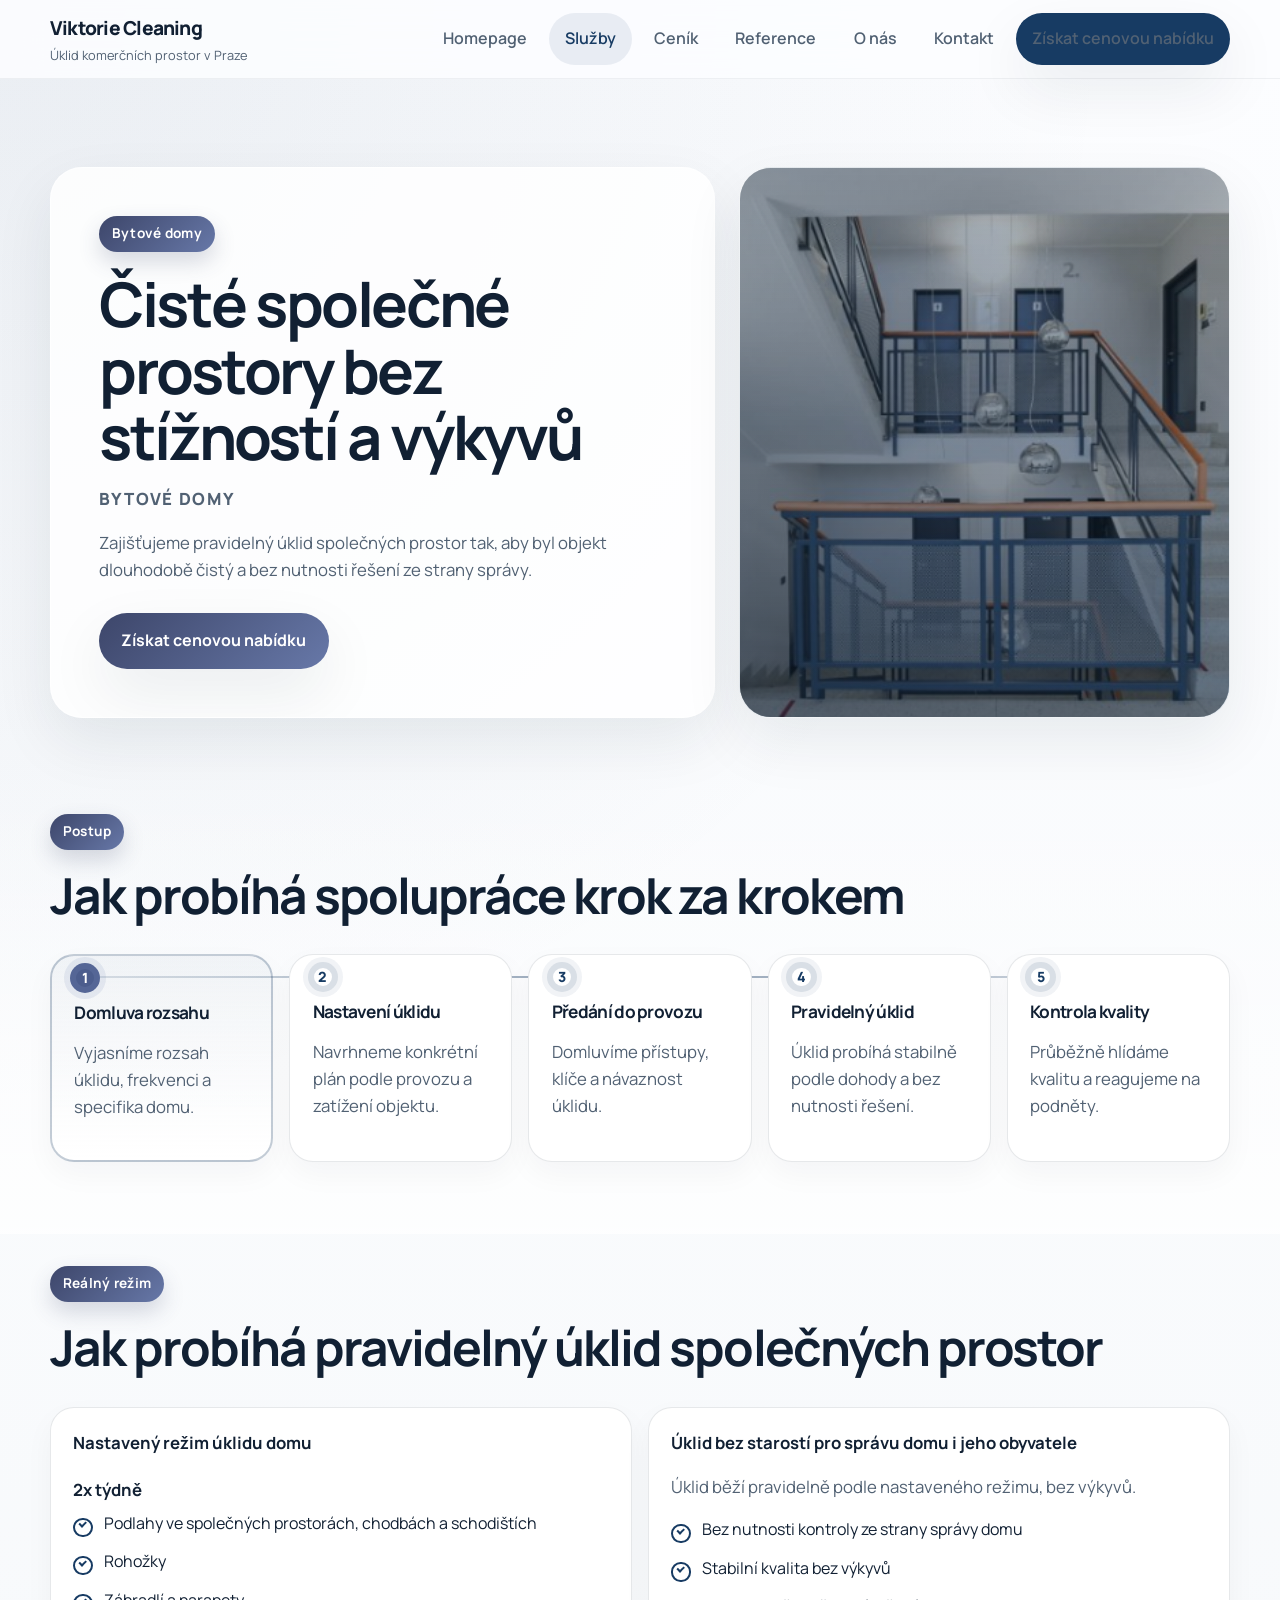
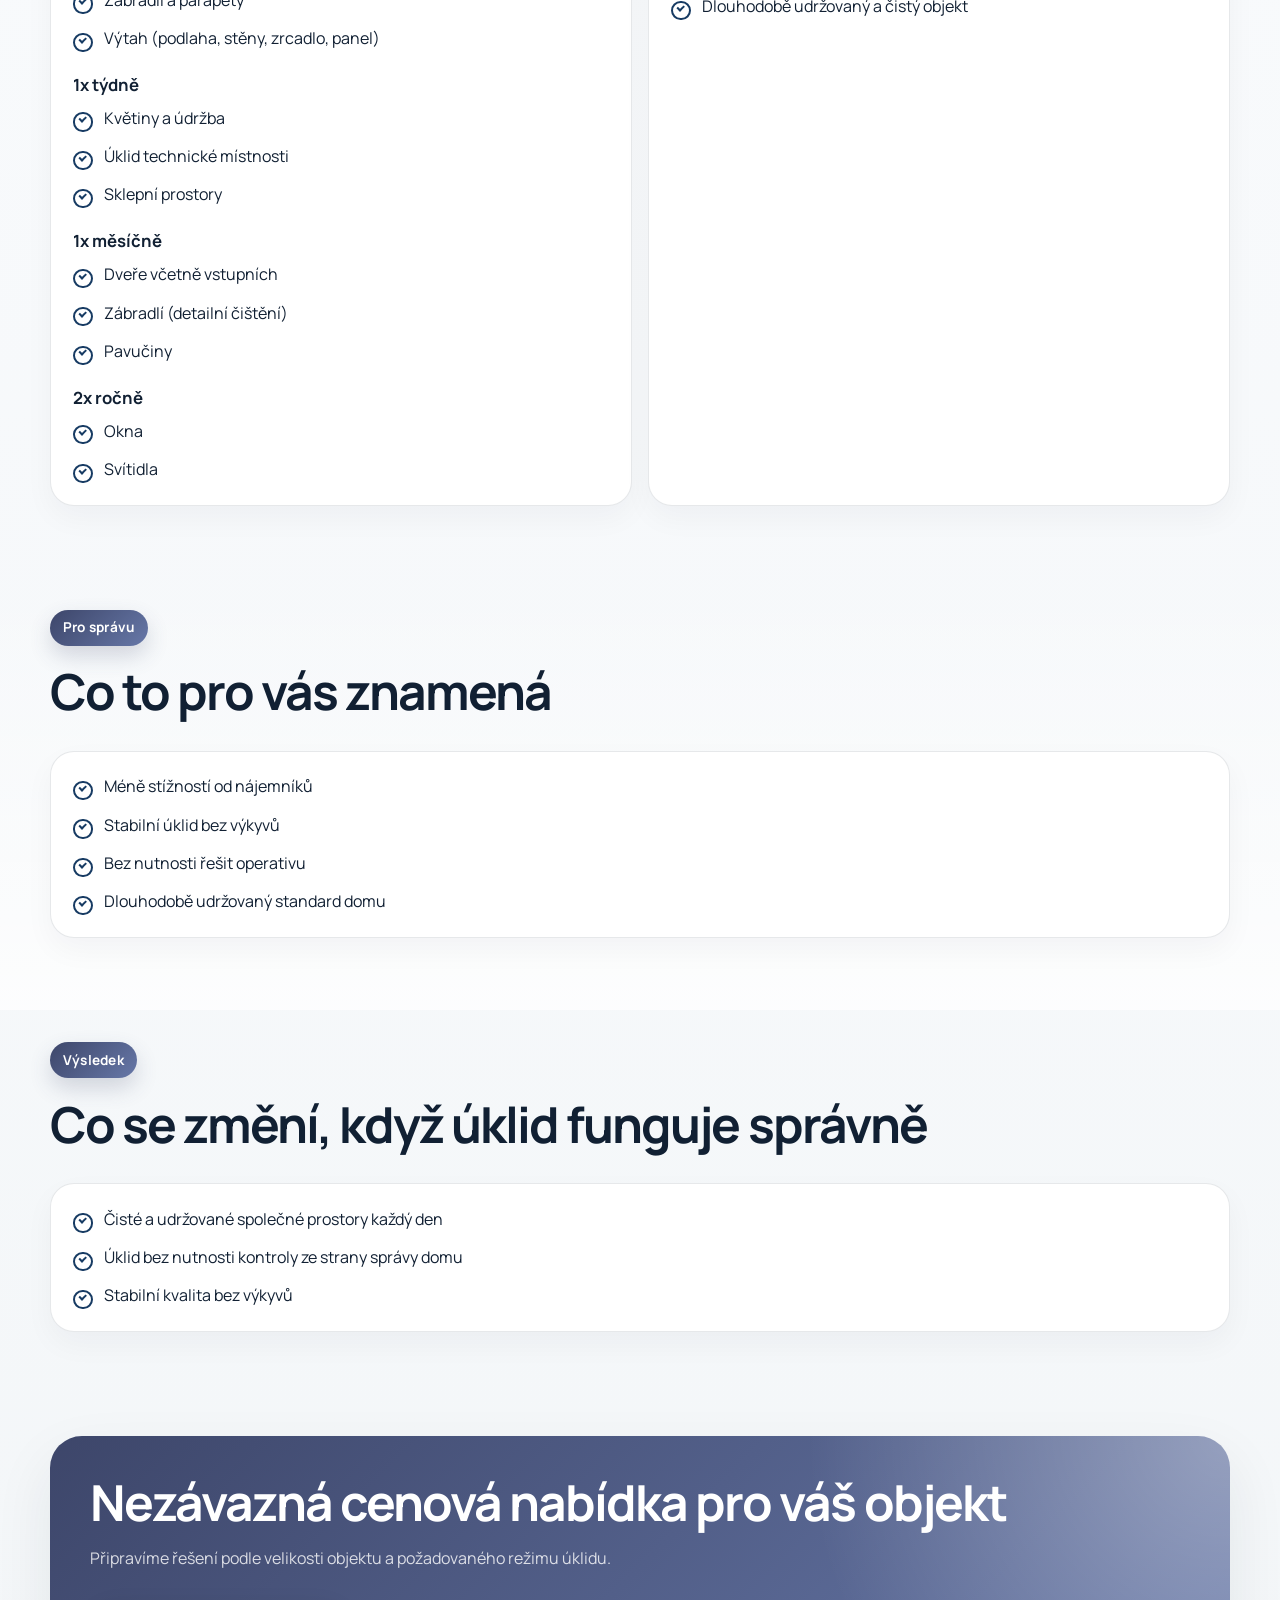
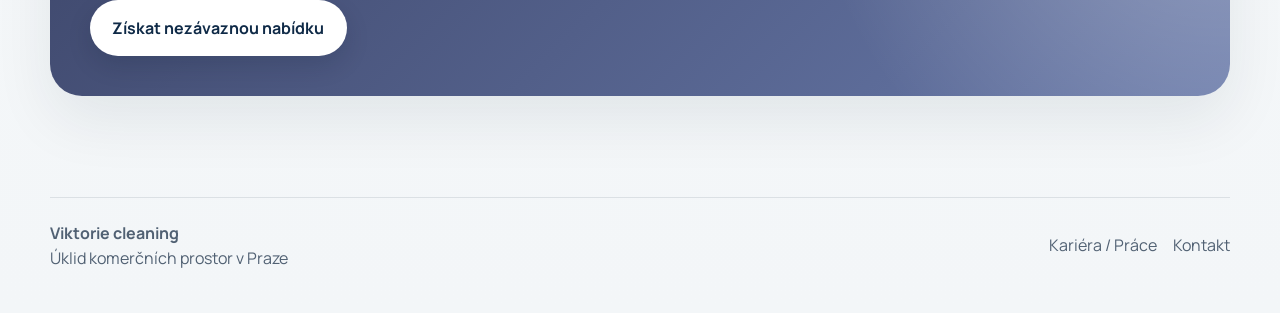
==== bytove-domy.html @ b858d4d0 "Initial website" ====
<!DOCTYPE html>
<html lang="cs">
<head>
  <meta charset="UTF-8">
  <meta name="viewport" content="width=device-width, initial-scale=1.0">
  <title>Bytové domy | Viktorie Cleaning</title>
  <meta name="description" content="Úklid bytových domů a společných prostor v Praze. Reprezentativní vstupy, chodby, výtahy a pravidelná péče bez výpadků.">
  <link rel="stylesheet" href="styles.css">
</head>
<body class="page-houses">
  <header class="site-header">
    <div class="container nav-wrap">
      <a class="brand" href="index.html"><span class="brand-mark">Viktorie Cleaning</span><span class="brand-sub">Úklid komerčních prostor v Praze</span></a>
      <button class="nav-toggle" data-nav-toggle="#domy-nav" aria-expanded="false" aria-label="Otevřít menu">Menu</button>
      <nav class="nav-links" id="domy-nav">
        <a href="index.html">Homepage</a>
        <a class="active" href="sluzby.html">Služby</a>
        <a href="cenik.html">Ceník</a>
        <a href="reference.html">Reference</a>
        <a href="o-nas.html">O nás</a>
        <a href="kontakt.html">Kontakt</a>
        <a class="nav-cta" href="kontakt.html">Získat cenovou nabídku</a>
      </nav>
    </div>
  </header>
  <main>
    <section class="page-hero">
      <div class="container page-hero-grid">
        <div class="page-hero-copy">
          <span class="eyebrow">Bytové domy</span>
          <h1>Čisté společné prostory bez stížností a výkyvů</h1>
          <p class="banner-meta">BYTOVÉ DOMY</p>
          <p>Zajišťujeme pravidelný úklid společných prostor tak, aby byl objekt dlouhodobě čistý a bez nutnosti řešení ze strany správy.</p>
          <div class="cta-row"><a class="button button-primary" href="kontakt.html">Získat cenovou nabídku</a></div>
        </div>
        <div class="page-hero-visual page-photo photo-houses" aria-hidden="true"></div>
      </div>
    </section>

    <section class="section section-alt">
      <div class="container">
        <div class="section-head" style="margin-bottom: 1rem;">
          <div>
            <span class="eyebrow">Postup</span>
            <h2>Jak probíhá spolupráce krok za krokem</h2>
          </div>
        </div>
        <div class="steps steps-5 timeline">
          <div class="step step-featured">
            <span class="step-dot">1</span>
            <h3>Domluva rozsahu</h3>
            <p class="muted">Vyjasníme rozsah úklidu, frekvenci a specifika domu.</p>
          </div>
          <div class="step">
            <span class="step-dot">2</span>
            <h3>Nastavení úklidu</h3>
            <p class="muted">Navrhneme konkrétní plán podle provozu a zatížení objektu.</p>
          </div>
          <div class="step">
            <span class="step-dot">3</span>
            <h3>Předání do provozu</h3>
            <p class="muted">Domluvíme přístupy, klíče a návaznost úklidu.</p>
          </div>
          <div class="step">
            <span class="step-dot">4</span>
            <h3>Pravidelný úklid</h3>
            <p class="muted">Úklid probíhá stabilně podle dohody a bez nutnosti řešení.</p>
          </div>
          <div class="step">
            <span class="step-dot">5</span>
            <h3>Kontrola kvality</h3>
            <p class="muted">Průběžně hlídáme kvalitu a reagujeme na podněty.</p>
          </div>
        </div>
      </div>
    </section>

    <section class="section">
      <div class="container">
        <div class="section-head" style="margin-bottom: 1rem;">
          <div>
            <span class="eyebrow">Reálný režim</span>
            <h2>Jak probíhá pravidelný úklid společných prostor</h2>
          </div>
        </div>
        <div class="grid-2">
          <div class="feature-panel">
            <strong class="mini-title">Nastavený režim úklidu domu</strong>
            <strong class="mini-title" style="margin-top: 1.25rem;">2x týdně</strong>
            <ul class="check-list">
              <li>Podlahy ve společných prostorách, chodbách a schodištích</li>
              <li>Rohožky</li>
              <li>Zábradlí a parapety</li>
              <li>Výtah (podlaha, stěny, zrcadlo, panel)</li>
            </ul>
            <strong class="mini-title" style="margin-top: 1.25rem;">1x týdně</strong>
            <ul class="check-list">
              <li>Květiny a údržba</li>
              <li>Úklid technické místnosti</li>
              <li>Sklepní prostory</li>
            </ul>
            <strong class="mini-title" style="margin-top: 1.25rem;">1x měsíčně</strong>
            <ul class="check-list">
              <li>Dveře včetně vstupních</li>
              <li>Zábradlí (detailní čištění)</li>
              <li>Pavučiny</li>
            </ul>
            <strong class="mini-title" style="margin-top: 1.25rem;">2x ročně</strong>
            <ul class="check-list">
              <li>Okna</li>
              <li>Svítidla</li>
            </ul>
          </div>
          <div class="feature-panel">
            <strong class="mini-title">Úklid bez starostí pro správu domu i jeho obyvatele</strong>
            <p class="muted">Úklid běží pravidelně podle nastaveného režimu, bez výkyvů.</p>
            <ul class="check-list" style="margin-top: 1rem;">
              <li>Bez nutnosti kontroly ze strany správy domu</li>
              <li>Stabilní kvalita bez výkyvů</li>
              <li>Dlouhodobě udržovaný a čistý objekt</li>
            </ul>
          </div>
        </div>
      </div>
    </section>

    <section class="section section-alt">
      <div class="container">
        <div class="section-head" style="margin-bottom: 1rem;">
          <div>
            <span class="eyebrow">Pro správu</span>
            <h2>Co to pro vás znamená</h2>
          </div>
        </div>
        <div class="feature-panel">
          <ul class="check-list">
            <li>Méně stížností od nájemníků</li>
            <li>Stabilní úklid bez výkyvů</li>
            <li>Bez nutnosti řešit operativu</li>
            <li>Dlouhodobě udržovaný standard domu</li>
          </ul>
        </div>
      </div>
    </section>

    <section class="section">
      <div class="container">
        <div class="section-head" style="margin-bottom: 1rem;">
          <div>
            <span class="eyebrow">Výsledek</span>
            <h2>Co se změní, když úklid funguje správně</h2>
          </div>
        </div>
        <div class="feature-panel">
          <ul class="check-list">
            <li>Čisté a udržované společné prostory každý den</li>
            <li>Úklid bez nutnosti kontroly ze strany správy domu</li>
            <li>Stabilní kvalita bez výkyvů</li>
          </ul>
        </div>
      </div>
    </section>

    <section class="section">
      <div class="container">
        <div class="cta-panel">
          <h2>Nezávazná cenová nabídka pro váš objekt</h2>
          <p>Připravíme řešení podle velikosti objektu a požadovaného režimu úklidu.</p>
          <div class="cta-row"><a class="button button-light" href="kontakt.html">Získat nezávaznou nabídku</a></div>
        </div>
      </div>
    </section>
  </main>
  <footer class="footer">
    <div class="container footer-bar">
      <div><strong>Viktorie cleaning</strong><br><span>Úklid komerčních prostor v Praze</span></div>
      <nav class="footer-nav"><a href="kariera.html">Kariéra / Práce</a><a href="kontakt.html">Kontakt</a></nav>
    </div>
  </footer>
  <script src="script.js"></script>
</body>
</html>
---- styles.css ----
@import url("https://fonts.googleapis.com/css2?family=Manrope:wght@400;500;600;700;800&display=swap");

:root {
  --bg: #f3f6f8;
  --surface: #ffffff;
  --surface-muted: #eef3f6;
  --text: #112033;
  --text-soft: #516173;
  --accent: #173b63;
  --accent-strong: #0f2a47;
  --line: rgba(17, 32, 51, 0.1);
  --success: #2d7d68;
  --shadow: 0 24px 60px rgba(17, 32, 51, 0.08);
  --radius-xl: 32px;
  --radius-lg: 24px;
  --radius-md: 18px;
  --container: 1180px;
}

* {
  box-sizing: border-box;
}

html {
  scroll-behavior: smooth;
}

body {
  margin: 0;
  font-family: "Manrope", "Avenir Next", "Segoe UI", sans-serif;
  color: var(--text);
  background:
    radial-gradient(circle at top left, rgba(23, 59, 99, 0.08), transparent 30%),
    linear-gradient(180deg, #fcfdff 0%, var(--bg) 100%);
  line-height: 1.6;
}

a {
  color: inherit;
  text-decoration: none;
}

img {
  max-width: 100%;
  display: block;
}

.container {
  width: min(calc(100% - 2rem), var(--container));
  margin: 0 auto;
}

.site-header {
  position: sticky;
  top: 0;
  z-index: 30;
  backdrop-filter: blur(18px);
  background: rgba(252, 253, 255, 0.88);
  border-bottom: 1px solid rgba(17, 32, 51, 0.06);
}

.nav-wrap {
  display: flex;
  align-items: center;
  justify-content: space-between;
  gap: 1.5rem;
  min-height: 78px;
}

.brand {
  display: inline-flex;
  flex-direction: column;
  gap: 0.1rem;
}

.brand-mark {
  font-size: 1.2rem;
  font-weight: 800;
  letter-spacing: -0.04em;
}

.brand-sub {
  font-size: 0.8rem;
  color: var(--text-soft);
}

.nav-toggle {
  display: none;
  border: 0;
  background: var(--surface);
  color: var(--text);
  border-radius: 999px;
  padding: 0.75rem 0.95rem;
  box-shadow: inset 0 0 0 1px var(--line);
}

.nav-links {
  display: flex;
  align-items: center;
  gap: 0.35rem;
  flex-wrap: wrap;
}

.nav-links a {
  padding: 0.8rem 1rem;
  border-radius: 999px;
  color: var(--text-soft);
  font-weight: 600;
  transition: 0.2s ease;
}

.nav-links a:hover,
.nav-links a.active {
  background: rgba(23, 59, 99, 0.08);
  color: var(--accent);
}

.nav-cta {
  display: inline-flex;
  align-items: center;
  gap: 0.6rem;
  padding: 0.95rem 1.35rem;
  border-radius: 999px;
  background: var(--accent);
  color: #fff;
  font-weight: 700;
  box-shadow: var(--shadow);
}

.page-hero,
.hero {
  padding: 5.5rem 0 4rem;
}

.hero-grid,
.page-hero-grid {
  display: grid;
  grid-template-columns: 1.15fr 0.85fr;
  gap: 1.5rem;
  align-items: stretch;
}

.hero-copy,
.page-hero-copy,
.hero-visual,
.page-hero-visual {
  background: rgba(255, 255, 255, 0.82);
  border: 1px solid rgba(255, 255, 255, 0.7);
  box-shadow: var(--shadow);
  border-radius: var(--radius-xl);
  overflow: hidden;
}

.hero-copy,
.page-hero-copy {
  padding: 3rem;
}

.eyebrow {
  display: inline-flex;
  padding: 0.45rem 0.8rem;
  border-radius: 999px;
  background: rgba(23, 59, 99, 0.08);
  color: var(--accent);
  font-size: 0.85rem;
  font-weight: 700;
  letter-spacing: 0.02em;
  margin-bottom: 1.2rem;
}

body.page-apartments .eyebrow {
  background: linear-gradient(135deg, #4a7cb6 0%, #24548a 100%);
  color: #ffffff;
  box-shadow: 0 10px 22px rgba(74, 124, 182, 0.2);
}

body.page-office .eyebrow {
  background: linear-gradient(135deg, #4b8b8d 0%, #2c5d5f 100%);
  color: #ffffff;
  box-shadow: 0 10px 22px rgba(75, 139, 141, 0.2);
}

body.page-houses .eyebrow {
  background: linear-gradient(135deg, #3d466a 0%, #6778a8 100%);
  color: #ffffff;
  box-shadow: 0 10px 22px rgba(61, 70, 106, 0.2);
}

body.page-deep .eyebrow {
  background: linear-gradient(135deg, #755320 0%, #c38c33 100%);
  color: #ffffff;
  box-shadow: 0 10px 22px rgba(195, 140, 51, 0.22);
}

body.page-windows .eyebrow {
  background: linear-gradient(135deg, #5a3a71 0%, #8f69aa 100%);
  color: #ffffff;
  box-shadow: 0 10px 22px rgba(143, 105, 170, 0.22);
}

body.page-upholstery .eyebrow {
  background: linear-gradient(135deg, #7c3f4d 0%, #c17285 100%);
  color: #ffffff;
  box-shadow: 0 10px 22px rgba(193, 114, 133, 0.22);
}

body.page-upholstery .banner-meta {
  color: #98586b;
}

body.page-windows .banner-meta {
  color: #6e4b89;
}

.eyebrow-light {
  background: rgba(255, 255, 255, 0.14);
  color: #fff;
}

h1,
h2,
h3 {
  margin: 0 0 1rem;
  line-height: 1.08;
  letter-spacing: -0.04em;
}

h1 {
  font-size: clamp(2.5rem, 5vw, 4.7rem);
}

h2 {
  font-size: clamp(2rem, 4vw, 3.1rem);
}

h3 {
  font-size: clamp(1.2rem, 3vw, 1.55rem);
}

.hero p,
.page-hero p,
.section-intro,
.muted {
  color: var(--text-soft);
  font-size: 1.05rem;
}

.hero-meta,
.banner-meta {
  margin: 0.8rem 0 0;
  letter-spacing: 0.1em;
  text-transform: uppercase;
  font-size: 1rem;
  font-weight: 800;
}

.hero-meta {
  color: var(--accent-strong);
}

.banner-meta {
  color: var(--accent-strong);
}

body.page-apartments .banner-meta {
  color: #24548a;
  text-shadow: 0 0 0 rgba(0, 0, 0, 0);
}

body.page-office .banner-meta {
  color: #194a4c;
  text-shadow: 0 0 0 rgba(0, 0, 0, 0);
}


.hero-actions,
.cta-row {
  display: flex;
  align-items: center;
  gap: 1rem;
  flex-wrap: wrap;
  margin-top: 1.8rem;
}

.button {
  display: inline-flex;
  align-items: center;
  justify-content: center;
  min-height: 56px;
  padding: 0.95rem 1.4rem;
  border-radius: 999px;
  font-weight: 700;
  transition: transform 0.2s ease, box-shadow 0.2s ease;
}

.button:hover {
  transform: translateY(-1px);
}

.button-primary {
  color: #fff;
  background: var(--accent);
  box-shadow: var(--shadow);
}

.button-light {
  color: var(--accent-strong);
  background: #ffffff;
  box-shadow: 0 10px 24px rgba(7, 20, 35, 0.14);
}

.button-light:hover {
  background: #f3f6fa;
  box-shadow: 0 14px 28px rgba(7, 20, 35, 0.16);
}

.button-secondary {
  color: var(--accent);
  background: rgba(23, 59, 99, 0.08);
}

.hero-cards,
.service-grid,
.grid-3,
.grid-2,
.pricing-grid,
.references-grid,
.steps,
.benefits-grid,
.metrics {
  display: grid;
  gap: 1rem;
}

.hero-cards {
  grid-template-columns: repeat(2, minmax(0, 1fr));
  margin-top: 1.4rem;
}

.card,
.service-card,
.highlight,
.step,
.quote-card,
.benefit-card,
.pricing-card,
.info-card,
.feature-panel {
  background: var(--surface);
  border-radius: var(--radius-lg);
  border: 1px solid var(--line);
  padding: 1.4rem;
  box-shadow: 0 12px 30px rgba(17, 32, 51, 0.04);
}

.card-link,
.service-card {
  transition: 0.2s ease;
}

.card-link:hover,
.service-card:hover {
  transform: translateY(-3px);
  border-color: rgba(23, 59, 99, 0.18);
}

.benefit-card-accent {
  position: relative;
  transition: transform 0.2s ease, box-shadow 0.2s ease, border-color 0.2s ease;
}

.benefit-card-accent:hover {
  transform: translateY(-2px);
  border-color: rgba(23, 59, 99, 0.16);
  box-shadow: 0 16px 34px rgba(17, 32, 51, 0.08);
}

.benefit-card-accent strong {
  display: block;
  margin-bottom: 0.45rem;
}

.benefit-layout-featured {
  display: grid;
  grid-template-columns: repeat(3, minmax(0, 1fr));
  gap: 1rem;
}

.benefit-layout-featured .benefit-card-featured {
  grid-column: 1 / -1;
  padding: 1.55rem;
}

.benefit-layout-featured .benefit-card-featured strong {
  font-size: 1.16rem;
}

.card-link strong,
.service-card strong,
.mini-title {
  display: block;
  font-size: 1.05rem;
  margin-bottom: 0.45rem;
}

.hero-cards .card-link strong {
  font-size: 1rem;
  margin-bottom: 0.35rem;
}

.hero-cards .card-link span {
  font-size: 0.85rem;
  line-height: 1.4;
}

.hero-cards .card-link {
  min-height: 114px;
  padding: 0.88rem 0.95rem;
  border-radius: 20px;
  justify-content: flex-end;
}

.card-link span,
.service-card span,
.subtle {
  color: var(--text-soft);
}

.hero-visual,
.page-hero-visual {
  position: relative;
  min-height: 520px;
  padding: 2rem;
  display: flex;
  align-items: end;
  background:
    linear-gradient(180deg, rgba(17, 32, 51, 0.08), rgba(17, 32, 51, 0.2)),
    radial-gradient(circle at top right, rgba(255, 255, 255, 0.65), transparent 30%),
    linear-gradient(140deg, #e8eef4 0%, #c9d8e4 48%, #b6cadb 100%);
}

.hero-photo,
.page-photo {
  min-height: 520px;
  position: relative;
  isolation: isolate;
}

.hero-photo::before,
.page-photo::before {
  content: "";
  position: absolute;
  inset: 0;
  background-size: cover;
  background-position: center;
  transform: scale(1.03);
}

.hero-photo::after,
.page-photo::after {
  content: "";
  position: absolute;
  inset: 0;
  background:
    linear-gradient(180deg, rgba(9, 23, 39, 0.1), rgba(9, 23, 39, 0.54)),
    linear-gradient(120deg, rgba(15, 42, 71, 0.36), rgba(15, 42, 71, 0.12));
}

.hero-photo > *,
.page-photo > * {
  position: relative;
  z-index: 1;
}

.photo-home::before {
  background-image: url("https://images.unsplash.com/photo-1517502884422-41eaead166d4?auto=format&fit=crop&w=1400&q=80");
}

.photo-apartments::before {
  background-image: url("https://images.unsplash.com/photo-1505693416388-ac5ce068fe85?auto=format&fit=crop&w=1400&q=80");
}

.photo-office::before {
  background-image: url("https://images.unsplash.com/photo-1497215842964-222b430dc094?auto=format&fit=crop&w=1400&q=80");
}

.photo-houses::before {
  background-image: url("bytove-domy-hero.png");
}

.photo-deep::before {
  background-image: url("https://images.unsplash.com/photo-1494526585095-c41746248156?auto=format&fit=crop&w=1400&q=80");
}

.photo-windows::before {
  background-image: url("https://images.unsplash.com/photo-1497366811353-6870744d04b2?auto=format&fit=crop&w=1400&q=80");
}

.photo-upholstery::before {
  background-image: url("https://images.unsplash.com/photo-1555041469-a586c61ea9bc?auto=format&fit=crop&w=1400&q=80");
  background-position: center;
}

.photo-generic::before {
  background-image: url("https://images.unsplash.com/photo-1484154218962-a197022b5858?auto=format&fit=crop&w=1400&q=80");
}

.photo-services::before {
  background-image: url("https://images.unsplash.com/photo-1497366754035-f200968a6e72?auto=format&fit=crop&w=1400&q=80");
}

.photo-pricing::before {
  background-image: url("https://images.unsplash.com/photo-1524758631624-e2822e304c36?auto=format&fit=crop&w=1400&q=80");
}

.interior-scene {
  position: absolute;
  inset: auto 1.75rem 1.75rem;
  height: 72%;
  border-radius: 26px;
  background:
    linear-gradient(180deg, rgba(255, 255, 255, 0.86), rgba(255, 255, 255, 0.5)),
    linear-gradient(90deg, transparent 0 28%, rgba(23, 59, 99, 0.08) 28% 30%, transparent 30% 72%, rgba(23, 59, 99, 0.08) 72% 74%, transparent 74%),
    linear-gradient(0deg, rgba(23, 59, 99, 0.09) 0 22%, transparent 22%),
    linear-gradient(160deg, #fafcfe 0%, #eef3f7 100%);
  overflow: hidden;
}

.interior-scene::before,
.interior-scene::after {
  content: "";
  position: absolute;
  border-radius: 20px;
  background: rgba(255, 255, 255, 0.82);
  box-shadow: 0 20px 40px rgba(17, 32, 51, 0.08);
}

.interior-scene::before {
  width: 48%;
  height: 28%;
  bottom: 10%;
  left: 10%;
}

.interior-scene::after {
  width: 24%;
  height: 40%;
  bottom: 10%;
  right: 12%;
}

.visual-badge {
  position: relative;
  margin-left: auto;
  z-index: 1;
  max-width: 230px;
  padding: 1rem 1.1rem;
  border-radius: 22px;
  background: rgba(255, 255, 255, 0.9);
  border: 1px solid rgba(255, 255, 255, 0.65);
  backdrop-filter: blur(12px);
}

.visual-badge strong {
  display: block;
  margin-bottom: 0.3rem;
}

.visual-badge-dark {
  color: #fff;
  background: rgba(10, 26, 44, 0.58);
  border: 1px solid rgba(255, 255, 255, 0.16);
}

.section {
  padding: 2rem 0 4.5rem;
}

.section-alt {
  background: linear-gradient(180deg, rgba(255, 255, 255, 0), rgba(255, 255, 255, 0.76));
}

.section-head {
  display: flex;
  justify-content: space-between;
  align-items: end;
  gap: 1rem;
  margin-bottom: 1.7rem;
}

.grid-3,
.service-grid,
.references-grid,
.benefits-grid {
  grid-template-columns: repeat(3, minmax(0, 1fr));
}

.grid-2,
.metrics,
.pricing-grid {
  grid-template-columns: repeat(2, minmax(0, 1fr));
}

.service-grid {
  grid-template-columns: repeat(3, minmax(0, 1fr));
}

.service-grid.service-grid-large .service-card {
  min-height: 240px;
  padding: 1.35rem 1.35rem 1.2rem;
}

.service-grid.service-grid-large .service-card strong {
  font-size: 1.14rem;
  margin-bottom: 0.45rem;
}

.service-grid.service-grid-large .service-card span {
  font-size: 0.98rem;
  line-height: 1.45;
}

.service-card {
  min-height: 210px;
  display: flex;
  flex-direction: column;
  justify-content: flex-end;
  color: #fff;
  position: relative;
  overflow: hidden;
}

.service-card .label {
  display: inline-flex;
  align-self: start;
  padding: 0.45rem 0.75rem;
  border-radius: 999px;
  background: rgba(255, 255, 255, 0.16);
  color: rgba(255, 255, 255, 0.92);
  font-size: 0.8rem;
  font-weight: 700;
  margin-bottom: 1rem;
  position: relative;
  z-index: 1;
}

.service-card::after {
  content: "";
  position: absolute;
  right: -2rem;
  bottom: -3rem;
  width: 10rem;
  height: 10rem;
  border-radius: 50%;
  background: rgba(255, 255, 255, 0.1);
}

.service-card strong,
.service-card div,
.service-card span {
  position: relative;
  z-index: 1;
}

.service-card span {
  color: rgba(255, 255, 255, 0.84);
}

.service-card.service-tone-1 {
  background: linear-gradient(135deg, #34659b, #74a4d8);
}

.service-card.service-tone-2 {
  background: linear-gradient(135deg, #2c5d5f, #4ca396);
}

.service-card.service-tone-3 {
  background: linear-gradient(135deg, #3d466a, #6778a8);
}

.service-card.service-tone-4 {
  background: linear-gradient(135deg, #755320, #c38c33);
}

.service-card.service-tone-5 {
  background: linear-gradient(135deg, #5a3a71, #8f69aa);
}

.service-card.service-tone-6 {
  background: linear-gradient(135deg, #7c3f4d, #c17285);
}

.pricing-card.service-tone-1,
.pricing-card.service-tone-2,
.pricing-card.service-tone-3,
.pricing-card.service-tone-4,
.pricing-card.service-tone-5,
.pricing-card.service-tone-6 {
  border: none;
  color: #ffffff;
}

.pricing-card.service-tone-1 {
  background: linear-gradient(135deg, #34659b, #74a4d8);
}

.pricing-card.service-tone-2 {
  background: linear-gradient(135deg, #2c5d5f, #4ca396);
}

.pricing-card.service-tone-3 {
  background: linear-gradient(135deg, #3d466a, #6778a8);
}

.pricing-card.service-tone-4 {
  background: linear-gradient(135deg, #755320, #c38c33);
}

.pricing-card.service-tone-5 {
  background: linear-gradient(135deg, #5a3a71, #8f69aa);
}

.pricing-card.service-tone-6 {
  background: linear-gradient(135deg, #7c3f4d, #c17285);
}

.pricing-card.service-tone-1 strong,
.pricing-card.service-tone-2 strong,
.pricing-card.service-tone-3 strong,
.pricing-card.service-tone-4 strong,
.pricing-card.service-tone-5 strong,
.pricing-card.service-tone-6 strong {
  color: #ffffff;
}

.pricing-card.service-tone-1 .muted,
.pricing-card.service-tone-2 .muted,
.pricing-card.service-tone-3 .muted,
.pricing-card.service-tone-4 .muted,
.pricing-card.service-tone-5 .muted,
.pricing-card.service-tone-6 .muted,
.pricing-card.service-tone-1 .small-note,
.pricing-card.service-tone-2 .small-note,
.pricing-card.service-tone-3 .small-note,
.pricing-card.service-tone-4 .small-note,
.pricing-card.service-tone-5 .small-note,
.pricing-card.service-tone-6 .small-note {
  color: rgba(255, 255, 255, 0.9);
}

.check-list,
.icon-list {
  display: grid;
  gap: 0.8rem;
  padding: 0;
  margin: 0;
  list-style: none;
}

.check-list li,
.icon-list li {
  position: relative;
  padding-left: 1.9rem;
}

.check-list li strong {
  display: block;
  margin-bottom: 0.28rem;
  color: var(--text);
  line-height: 1.35;
}

.check-list li span {
  display: block;
  color: var(--text-soft);
  line-height: 1.45;
}

.check-list li::before,
.icon-list li::before {
  content: "";
  position: absolute;
  left: 0;
  top: 0.42rem;
  width: 0.95rem;
  height: 0.95rem;
  border-radius: 50%;
  border: 2px solid var(--accent);
}

.check-list li::after,
.icon-list li::after {
  content: "";
  position: absolute;
  left: 0.33rem;
  top: 0.66rem;
  width: 0.33rem;
  height: 0.16rem;
  border-left: 2px solid var(--accent);
  border-bottom: 2px solid var(--accent);
  transform: rotate(-45deg);
}

.highlights {
  display: grid;
  grid-template-columns: repeat(3, minmax(0, 1fr));
  gap: 1rem;
}

.highlight {
  display: flex;
  align-items: center;
  gap: 0.9rem;
  padding: 1.6rem;
}

.highlight > div {
  display: flex;
  flex-direction: column;
  justify-content: center;
}

.highlight-marker {
  width: 3.3rem;
  height: 3.3rem;
  border-radius: 20px;
  display: inline-flex;
  align-items: center;
  justify-content: center;
  color: var(--accent);
  background: rgba(23, 59, 99, 0.08);
  font-weight: 800;
  flex: 0 0 auto;
  position: relative;
}

.highlight-marker::before {
  content: "";
  display: block;
  width: 1.08rem;
  height: 1.08rem;
}

.icon-team::before {
  width: 2.05rem;
  height: 2.05rem;
  background: url("icon-team.svg") center / contain no-repeat;
}

.icon-shield::before {
  width: 2.05rem;
  height: 2.05rem;
  background: url("icon-shield.svg") center / contain no-repeat;
}

.icon-quality::before {
  width: 2.05rem;
  height: 2.05rem;
  background: url("icon-quality.svg") center / contain no-repeat;
}

.highlight strong {
  font-size: 1.08rem;
}

.highlight .subtle {
  font-size: 1.08rem;
  line-height: 1.45;
}

.why-grid {
  display: grid;
  grid-template-columns: 1fr;
  gap: 1rem;
}

.why-intro {
  padding: 1.5rem 1.7rem;
  border-radius: var(--radius-xl);
  background: linear-gradient(135deg, var(--accent) 0%, var(--accent-strong) 100%);
  color: #fff;
  box-shadow: var(--shadow);
  max-width: 760px;
}

.why-intro p {
  margin: 0;
  color: rgba(255, 255, 255, 0.8);
}

.why-list {
  display: grid;
  grid-template-columns: repeat(3, minmax(0, 1fr));
  gap: 1rem;
}

.why-item {
  padding: 1.3rem;
  border-radius: var(--radius-lg);
  background: linear-gradient(180deg, #ffffff, #f4f8fb);
  border: 1px solid #e5eaf0;
  box-shadow: 0 12px 30px rgba(17, 32, 51, 0.04);
}

.why-item strong {
  display: block;
  margin-bottom: 0.35rem;
}



.quotes-wrap {
  overflow: hidden;
}

.quote-card p {
  margin: 0;
  font-size: 1.05rem;
}

.quote-card strong {
  display: inline-block;
  margin-top: 1rem;
  color: var(--accent);
}

.positioning {
  text-align: center;
  padding: 2.1rem;
  max-width: 860px;
  margin: 0 auto;
}

.steps {
  grid-template-columns: repeat(4, minmax(0, 1fr));
}

.steps.steps-5 {
  grid-template-columns: repeat(5, minmax(0, 1fr));
}

.steps.steps-3 {
  grid-template-columns: repeat(3, minmax(0, 1fr));
}

.timeline {
  position: relative;
}

.timeline::before {
  content: "";
  position: absolute;
  top: 1.35rem;
  left: 2rem;
  right: 2rem;
  height: 2px;
  background: linear-gradient(90deg, rgba(23, 59, 99, 0.15), rgba(23, 59, 99, 0.45), rgba(23, 59, 99, 0.15));
}

.steps-3.timeline::before {
  left: 2.4rem;
  right: 2.4rem;
}

.steps-5.timeline::before {
  left: 1.8rem;
  right: 1.8rem;
}

.step {
  position: relative;
  padding-top: 3rem;
}

.step-dot {
  position: absolute;
  top: 0.4rem;
  left: 1.1rem;
  width: 1.9rem;
  height: 1.9rem;
  border-radius: 50%;
  background: var(--surface);
  border: 6px solid rgba(23, 59, 99, 0.16);
  box-shadow: 0 0 0 5px rgba(23, 59, 99, 0.06);
  display: inline-flex;
  align-items: center;
  justify-content: center;
  color: var(--accent);
  font-size: 0.88rem;
  font-weight: 800;
  line-height: 1;
}

.step h3 {
  font-size: 1.08rem;
}

.step-featured {
  border-color: rgba(23, 59, 99, 0.26);
  border-width: 2px;
  background: linear-gradient(180deg, rgba(23, 59, 99, 0.04), #ffffff);
}

.step-featured .step-dot {
  color: #ffffff;
  background: var(--accent);
  border-color: rgba(23, 59, 99, 0.34);
  box-shadow: 0 0 0 6px rgba(23, 59, 99, 0.12);
}

.cta-panel {
  padding: 2.5rem;
  background:
    radial-gradient(circle at top right, rgba(255, 255, 255, 0.3), transparent 35%),
    linear-gradient(135deg, var(--accent) 0%, var(--accent-strong) 100%);
  color: #fff;
  border-radius: var(--radius-xl);
  box-shadow: var(--shadow);
}

body.page-apartments .cta-panel {
  background:
    radial-gradient(circle at top right, rgba(255, 255, 255, 0.34), transparent 35%),
    linear-gradient(135deg, #4a7cb6 0%, #24548a 100%);
}

body.page-apartments .button-primary {
  background: linear-gradient(135deg, #4a7cb6 0%, #24548a 100%);
}

body.page-houses .cta-panel {
  background:
    radial-gradient(circle at top right, rgba(255, 255, 255, 0.34), transparent 35%),
    linear-gradient(135deg, #3d466a 0%, #6778a8 100%);
}

body.page-houses .button-primary {
  background: linear-gradient(135deg, #3d466a 0%, #6778a8 100%);
}

body.page-deep .cta-panel {
  background:
    radial-gradient(circle at top right, rgba(255, 255, 255, 0.34), transparent 35%),
    linear-gradient(135deg, #755320 0%, #c38c33 100%);
}

body.page-deep .button-primary {
  background: linear-gradient(135deg, #755320 0%, #c38c33 100%);
}

body.page-windows .cta-panel {
  background:
    radial-gradient(circle at top right, rgba(255, 255, 255, 0.34), transparent 35%),
    linear-gradient(135deg, #5a3a71 0%, #8f69aa 100%);
}

body.page-windows .button-primary {
  background: linear-gradient(135deg, #5a3a71 0%, #8f69aa 100%);
}

body.page-upholstery .cta-panel {
  background:
    radial-gradient(circle at top right, rgba(255, 255, 255, 0.34), transparent 35%),
    linear-gradient(135deg, #7c3f4d 0%, #c17285 100%);
}

body.page-upholstery .button-primary {
  background: linear-gradient(135deg, #7c3f4d 0%, #c17285 100%);
}

body.page-office .cta-panel {
  background:
    radial-gradient(circle at top right, rgba(255, 255, 255, 0.34), transparent 35%),
    linear-gradient(135deg, #4b8b8d 0%, #2c5d5f 100%);
}

body.page-office .button-primary {
  background: linear-gradient(135deg, #4b8b8d 0%, #2c5d5f 100%);
}

body.page-office .step-featured .step-dot {
  background: #3f7d80;
  border-color: rgba(75, 139, 141, 0.34);
  box-shadow: 0 0 0 6px rgba(75, 139, 141, 0.12);
}

body.page-apartments .step-featured .step-dot {
  background: #4a7cb6;
  border-color: rgba(74, 124, 182, 0.34);
  box-shadow: 0 0 0 6px rgba(74, 124, 182, 0.12);
}

body.page-houses .step-featured .step-dot {
  background: #4c5d8d;
  border-color: rgba(103, 120, 168, 0.34);
  box-shadow: 0 0 0 6px rgba(103, 120, 168, 0.12);
}

body.page-deep .step-featured .step-dot {
  background: #a77428;
  border-color: rgba(195, 140, 51, 0.34);
  box-shadow: 0 0 0 6px rgba(195, 140, 51, 0.14);
}

body.page-windows .step-featured .step-dot {
  background: #7a5a95;
  border-color: rgba(143, 105, 170, 0.34);
  box-shadow: 0 0 0 6px rgba(143, 105, 170, 0.14);
}

body.page-upholstery .step-featured .step-dot {
  background: #a85d71;
  border-color: rgba(193, 114, 133, 0.34);
  box-shadow: 0 0 0 6px rgba(193, 114, 133, 0.14);
}

.cta-panel p,
.cta-panel .muted {
  color: rgba(255, 255, 255, 0.8);
}

.footer {
  padding: 1.8rem 0 2.6rem;
}

.footer-bar {
  display: flex;
  justify-content: space-between;
  align-items: center;
  gap: 1rem;
  flex-wrap: wrap;
  padding-top: 1.4rem;
  border-top: 1px solid var(--line);
  color: var(--text-soft);
}

.footer-nav {
  display: flex;
  align-items: center;
  gap: 1rem;
  flex-wrap: wrap;
}

.two-col {
  display: grid;
  grid-template-columns: 1fr 1fr;
  gap: 1rem;
}

.page-hero-copy h1 {
  font-size: clamp(2.3rem, 4.8vw, 4rem);
}

.contact-layout,
.about-layout {
  display: grid;
  grid-template-columns: 1fr 0.95fr;
  gap: 1rem;
}

.contact-form {
  display: grid;
  gap: 0.9rem;
}

.field {
  display: grid;
  gap: 0.45rem;
}

.field label {
  font-weight: 700;
}

.field input,
.field textarea,
.field select {
  width: 100%;
  border: 1px solid var(--line);
  background: var(--surface);
  color: var(--text);
  border-radius: 18px;
  padding: 1rem 1.1rem;
  font: inherit;
}

.field textarea {
  min-height: 150px;
  resize: vertical;
}

.small-note {
  font-size: 0.92rem;
  color: var(--text-soft);
}

.feature-panel .small-note {
  font-size: 1.05rem;
  line-height: 1.6;
}

.badge-row {
  display: flex;
  flex-wrap: wrap;
  gap: 0.6rem;
}

.badge {
  display: inline-flex;
  padding: 0.5rem 0.85rem;
  border-radius: 999px;
  background: var(--surface-muted);
  color: var(--accent);
  font-weight: 700;
  font-size: 0.9rem;
}

.table-like {
  display: grid;
  gap: 0.8rem;
}

.table-row {
  display: flex;
  justify-content: space-between;
  align-items: center;
  gap: 1rem;
  padding: 1rem 1.1rem;
  border: 1px solid var(--line);
  border-radius: 18px;
  background: var(--surface);
}

.table-row strong {
  font-size: 1rem;
}

.table-row span {
  color: var(--text-soft);
}

.notice {
  padding: 1rem 1.1rem;
  border-radius: 18px;
  background: rgba(45, 125, 104, 0.08);
  color: #295f53;
  border: 1px solid rgba(45, 125, 104, 0.18);
}

@media (max-width: 980px) {
  .hero-grid,
  .page-hero-grid,
  .contact-layout,
  .about-layout,
  .why-grid,
  .grid-2,
  .pricing-grid,
  .service-grid,
  .grid-3,
  .benefits-grid,
  .steps,
  .highlights,
  .hero-cards,
  .metrics,
  .two-col {
    grid-template-columns: 1fr;
  }

  .why-list {
    grid-template-columns: 1fr;
  }

  .timeline::before {
    top: 1.2rem;
    bottom: 1.2rem;
    left: 1.55rem;
    right: auto;
    width: 2px;
    height: auto;
  }

  .nav-toggle {
    display: inline-flex;
  }

  .nav-links {
    position: absolute;
    top: calc(100% + 0.6rem);
    left: 1rem;
    right: 1rem;
    display: none;
    flex-direction: column;
    align-items: stretch;
    padding: 1rem;
    border-radius: 24px;
    background: rgba(255, 255, 255, 0.97);
    box-shadow: var(--shadow);
    border: 1px solid rgba(17, 32, 51, 0.08);
  }

  .nav-links.open {
    display: flex;
  }

  .nav-links a,
  .nav-cta {
    width: 100%;
    justify-content: center;
  }

  .hero-copy,
  .page-hero-copy,
  .cta-panel {
    padding: 2rem;
  }

  .step {
    padding-top: 1.2rem;
    padding-left: 3.1rem;
  }

  .step-dot {
    left: 0.7rem;
    top: 1.25rem;
  }

  .hero,
  .page-hero {
    padding-top: 4.5rem;
  }
}

@media (max-width: 640px) {
  body {
    font-size: 15px;
  }

  .container {
    width: min(calc(100% - 1.2rem), var(--container));
  }

  .hero-copy,
  .page-hero-copy,
  .cta-panel,
  .card,
  .service-card,
  .highlight,
  .step,
  .quote-card,
  .benefit-card,
  .pricing-card,
  .info-card,
  .feature-panel {
    padding: 1.2rem;
  }

  .hero-visual,
  .page-hero-visual,
  .hero-photo,
  .page-photo {
    min-height: 380px;
  }

  .footer-bar,
  .section-head {
    align-items: start;
  }
}
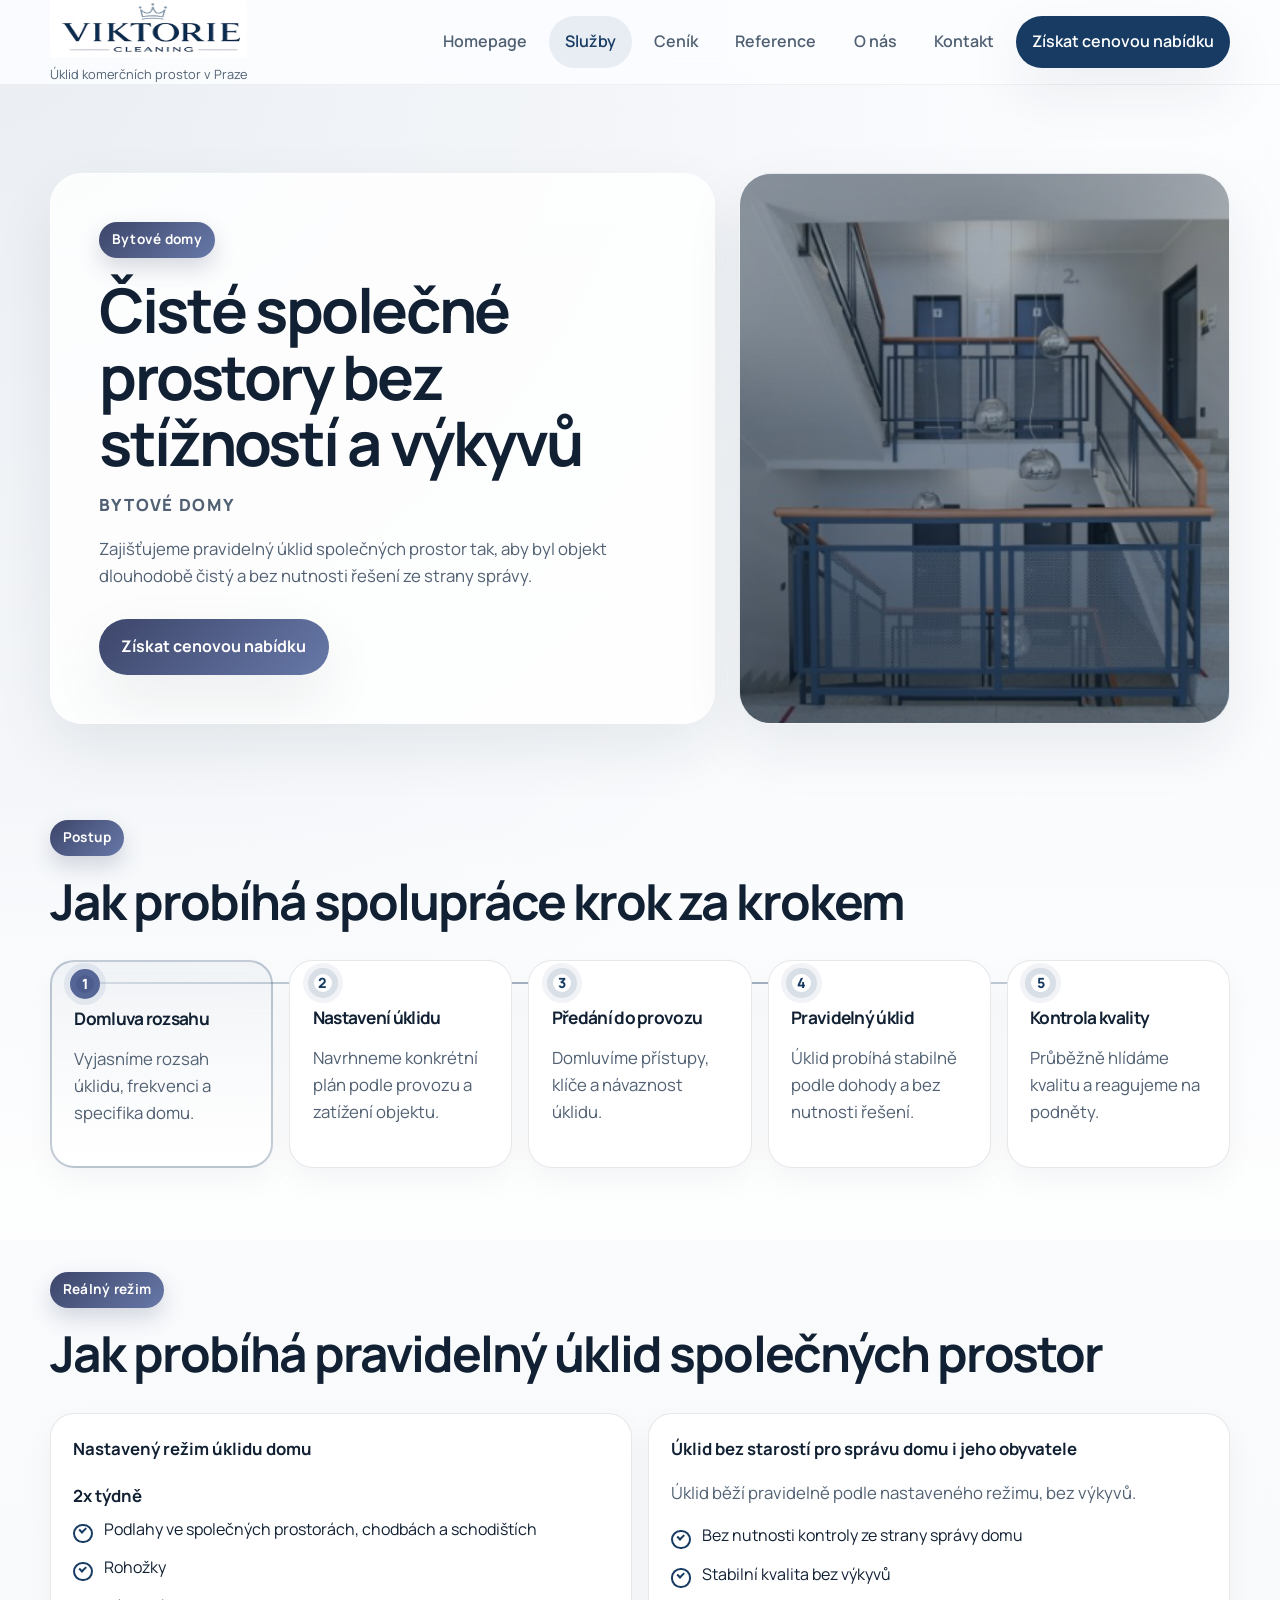
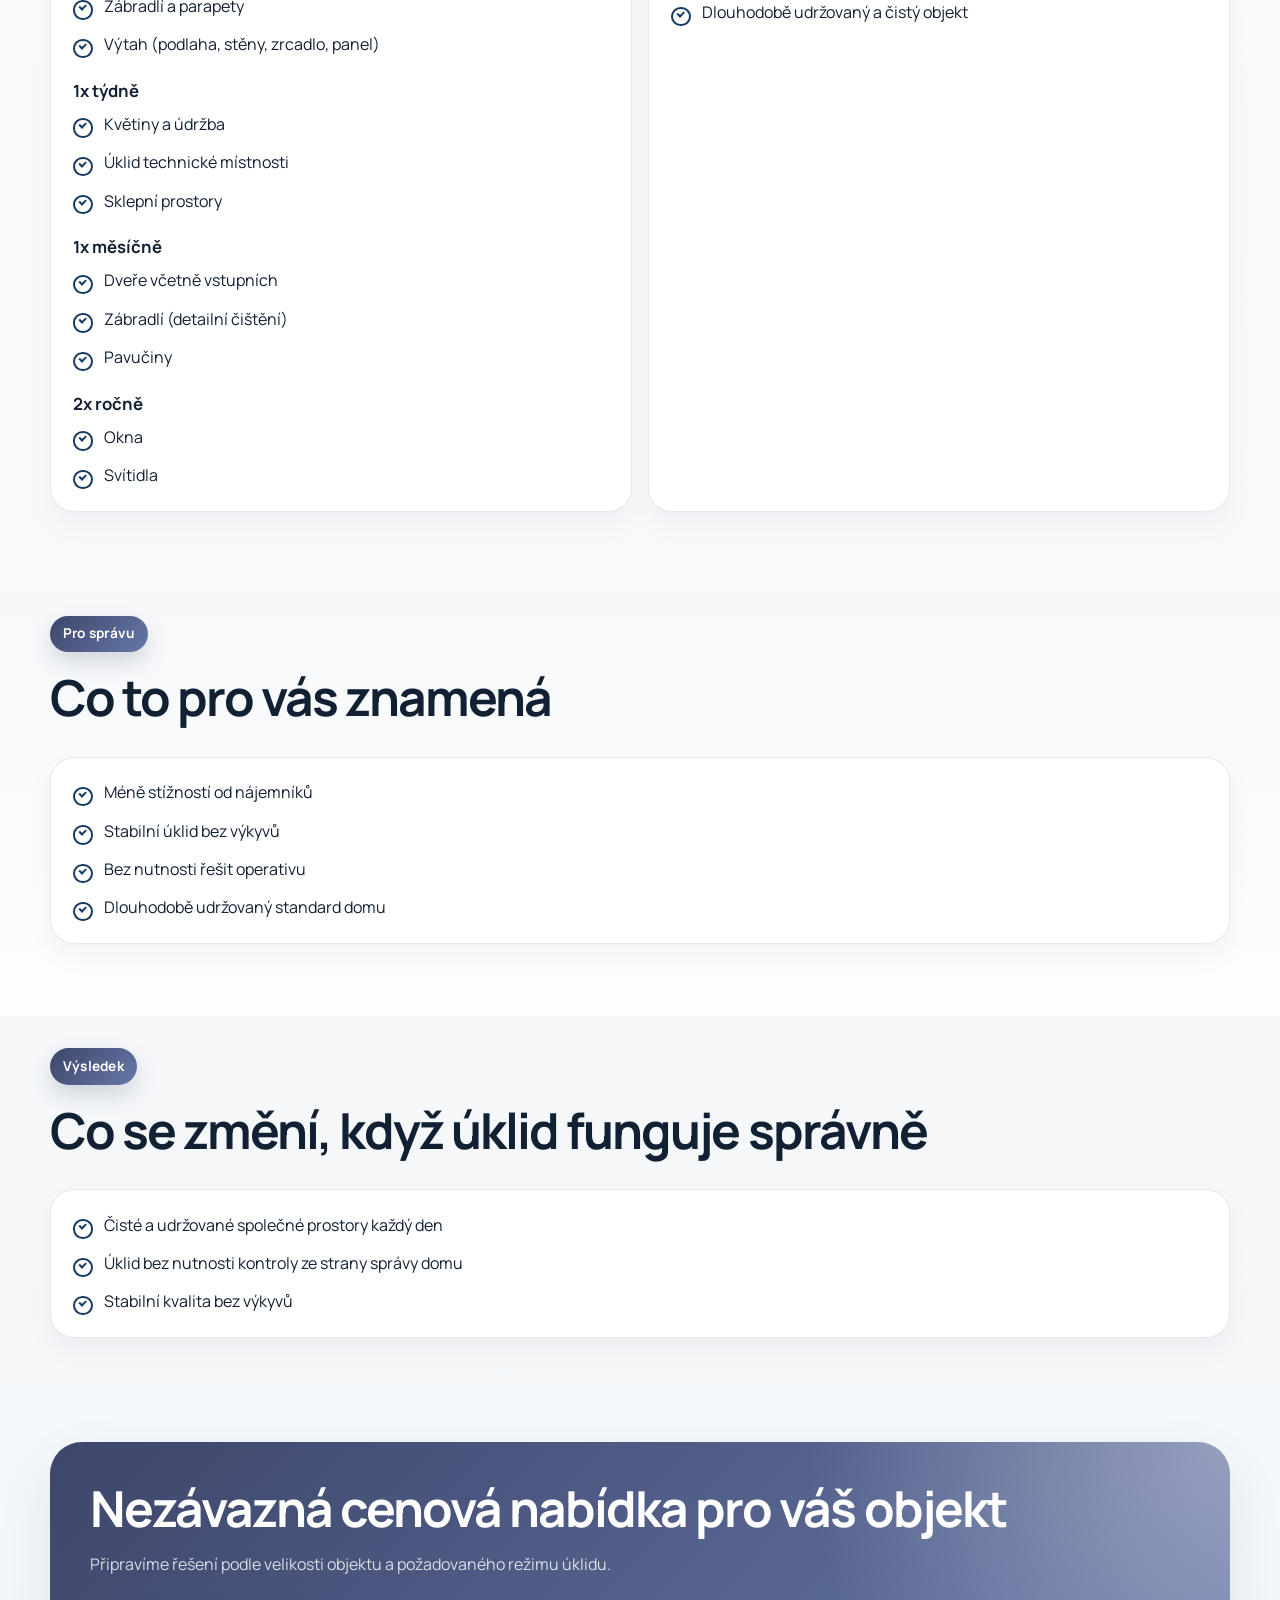
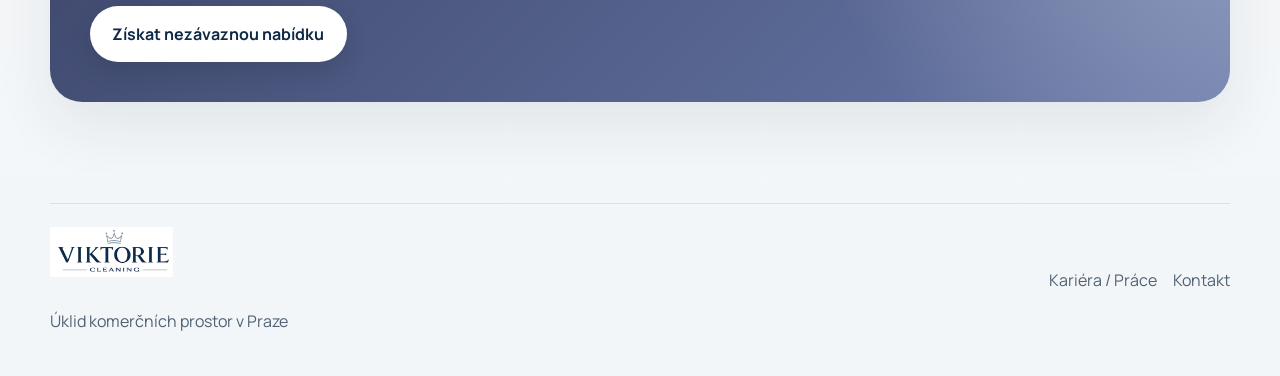
==== commit 74d7dba3: "Add Viktorie Cleaning logo across site" ====
--- a/bytove-domy.html
+++ b/bytove-domy.html
@@ -10,7 +10,7 @@
 <body class="page-houses">
   <header class="site-header">
     <div class="container nav-wrap">
-      <a class="brand" href="index.html"><span class="brand-mark">Viktorie Cleaning</span><span class="brand-sub">Úklid komerčních prostor v Praze</span></a>
+      <a class="brand" href="index.html"><img class="brand-logo" src="logo-vc.png" alt="Viktorie Cleaning"><span class="brand-sub">Úklid komerčních prostor v Praze</span></a>
       <button class="nav-toggle" data-nav-toggle="#domy-nav" aria-expanded="false" aria-label="Otevřít menu">Menu</button>
       <nav class="nav-links" id="domy-nav">
         <a href="index.html">Homepage</a>
@@ -173,7 +173,7 @@
   </main>
   <footer class="footer">
     <div class="container footer-bar">
-      <div><strong>Viktorie cleaning</strong><br><span>Úklid komerčních prostor v Praze</span></div>
+      <div><img class="footer-logo" src="logo-vc.png" alt="Viktorie Cleaning"><br><span>Úklid komerčních prostor v Praze</span></div>
       <nav class="footer-nav"><a href="kariera.html">Kariéra / Práce</a><a href="kontakt.html">Kontakt</a></nav>
     </div>
   </footer>
--- a/styles.css
+++ b/styles.css
@@ -70,18 +70,26 @@
 .brand {
   display: inline-flex;
   flex-direction: column;
-  gap: 0.1rem;
-}
-
-.brand-mark {
-  font-size: 1.2rem;
-  font-weight: 800;
-  letter-spacing: -0.04em;
+  gap: 0.35rem;
+}
+
+.brand-logo {
+  display: block;
+  width: auto;
+  height: 58px;
+  max-width: min(280px, 34vw);
 }
 
 .brand-sub {
   font-size: 0.8rem;
   color: var(--text-soft);
+}
+
+.footer-logo {
+  display: block;
+  width: auto;
+  height: 50px;
+  margin-bottom: 0.4rem;
 }
 
 .nav-toggle {
@@ -125,6 +133,13 @@
   color: #fff;
   font-weight: 700;
   box-shadow: var(--shadow);
+}
+
+.nav-links .nav-cta,
+.nav-links .nav-cta:hover,
+.nav-links .nav-cta.active {
+  color: #ffffff;
+  background: var(--accent);
 }
 
 .page-hero,
@@ -484,6 +499,11 @@
   background-image: url("https://images.unsplash.com/photo-1497215842964-222b430dc094?auto=format&fit=crop&w=1400&q=80");
 }
 
+.photo-about-team::before {
+  background-image: url("o-nas-tym.png");
+  background-position: center 18%;
+}
+
 .photo-houses::before {
   background-image: url("bytove-domy-hero.png");
 }
@@ -731,6 +751,25 @@
 .pricing-card.service-tone-5 strong,
 .pricing-card.service-tone-6 strong {
   color: #ffffff;
+}
+
+.pricing-card-structured > strong:first-child {
+  display: block;
+  margin-bottom: 1.1rem;
+  line-height: 1.12;
+}
+
+.pricing-card-structured .muted {
+  line-height: 1.42;
+}
+
+.pricing-card-structured p + p {
+  margin-top: 0.22rem;
+}
+
+.pricing-card-structured .small-note {
+  margin-top: 0.95rem;
+  font-size: 0.98rem;
 }
 
 .pricing-card.service-tone-1 .muted,
@@ -894,6 +933,10 @@
   gap: 1rem;
 }
 
+.why-list-2x2 {
+  grid-template-columns: repeat(2, minmax(0, 1fr));
+}
+
 .why-item {
   padding: 1.3rem;
   border-radius: var(--radius-lg);
@@ -918,10 +961,418 @@
   font-size: 1.05rem;
 }
 
+.quote-card {
+  display: flex;
+  flex-direction: column;
+}
+
 .quote-card strong {
-  display: inline-block;
+  display: flex;
+  align-items: flex-end;
+  margin-top: auto;
+  min-height: 3rem;
+  padding-top: 1rem;
+  color: var(--accent);
+}
+
+.logo-strip {
+  display: grid;
+  grid-template-columns: repeat(3, minmax(0, 1fr));
+  gap: 1rem;
+}
+
+.logo-pill {
+  display: flex;
+  align-items: center;
+  justify-content: center;
+  min-height: 116px;
+  padding: 1rem 1.25rem;
+  border-radius: var(--radius-lg);
+  border: 1px solid var(--line);
+  background: #ffffff;
+  color: var(--text);
+  font-size: 1.05rem;
+  font-weight: 700;
+  letter-spacing: 0.01em;
+  box-shadow: 0 12px 30px rgba(17, 32, 51, 0.04);
+}
+
+.logo-pill-strong {
+  color: var(--accent);
+}
+
+.logo-pill-placeholder {
+  color: var(--text-soft);
+  background: linear-gradient(180deg, #fbfcfd, #f3f7fa);
+  border-style: dashed;
+}
+
+.logo-pill-image {
+  background: #ffffff;
+  padding: 0.95rem 1.1rem;
+}
+
+.logo-mark {
+  display: block;
+  width: 100%;
+  max-width: 100%;
+  height: 54px;
+  object-fit: contain;
+  object-position: center;
+}
+
+.logo-mark-wide {
+  height: 48px;
+}
+
+.logo-mark-tall {
+  height: 66px;
+}
+
+.stacked-references {
+  display: grid;
+  gap: 1rem;
+}
+
+.reference-feature-grid {
+  display: grid;
+  grid-template-columns: repeat(3, minmax(0, 1fr));
+  gap: 1rem;
+  align-items: stretch;
+}
+
+.quote-card-large {
+  padding: 1.65rem;
+}
+
+.reference-feature-card {
+  display: flex;
+  flex-direction: column;
+  min-height: 100%;
+}
+
+.reference-brand {
+  display: grid;
+  gap: 1rem;
+  margin-bottom: 1rem;
+  align-content: start;
+  min-height: 9.5rem;
+}
+
+.reference-brand-link {
+  display: grid;
+  gap: 1rem;
+}
+
+.reference-card-link {
+  color: inherit;
+}
+
+.reference-brand .logo-pill {
+  min-height: 90px;
+}
+
+.reference-brand strong {
+  margin: 0;
+  min-height: 3.2rem;
+  color: var(--text);
+}
+
+@media (max-width: 1180px) {
+  .reference-feature-grid {
+    grid-template-columns: repeat(2, minmax(0, 1fr));
+  }
+}
+
+.quote-meta-top {
+  display: flex;
+  justify-content: space-between;
+  align-items: flex-start;
+  gap: 1rem;
+  flex-wrap: wrap;
+  margin-bottom: 1rem;
+}
+
+.quote-card .quote-meta-top strong {
+  margin-top: 0;
+  font-size: 1.08rem;
+  color: var(--text);
+}
+
+.quote-meta-top span,
+.quote-meta-bottom {
+  color: var(--text-soft);
+  font-weight: 600;
+}
+
+.quote-meta-bottom {
   margin-top: 1rem;
+}
+
+.reference-feature-card .quote-meta-bottom {
+  color: var(--text);
+}
+
+.service-tag {
+  display: inline-flex;
+  align-items: center;
+  justify-content: center;
+  width: 100%;
+  min-height: 62px;
+  padding: 0.95rem 1.15rem;
+  border-radius: 20px;
+  color: #ffffff;
+  font-size: 0.98rem;
+  font-weight: 800;
+  letter-spacing: 0.01em;
+  text-transform: uppercase;
+  box-shadow: 0 12px 30px rgba(17, 32, 51, 0.08);
+}
+
+.service-tag-apartments {
+  background: linear-gradient(135deg, #34659b, #74a4d8);
+}
+
+.service-tag-office {
+  background: linear-gradient(135deg, #2c5d5f, #4ca396);
+}
+
+.service-tag-houses {
+  background: linear-gradient(135deg, #3d466a, #6778a8);
+}
+
+.about-visual-note {
+  max-width: 270px;
+}
+
+.values-panel {
+  max-width: 100%;
+  width: 100%;
+}
+
+.values-panel h2 {
+  margin-top: 0.45rem;
+  color: #ffffff;
+}
+
+.values-panel p {
+  color: rgba(255, 255, 255, 0.92);
+  max-width: 1000px;
+}
+
+.why-intro.values-panel,
+.why-intro.values-panel p,
+.why-intro.values-panel .muted,
+.why-intro.values-panel .subtle {
+  color: #ffffff;
+}
+
+.why-intro.values-panel {
+  max-width: 100%;
+  width: 100%;
+  padding: 2rem 2.2rem;
+}
+
+.story-timeline {
+  position: relative;
+  display: grid;
+  gap: 1.1rem;
+  max-width: 960px;
+}
+
+.story-timeline::before {
+  content: "";
+  position: absolute;
+  top: 0.8rem;
+  bottom: 0.8rem;
+  left: 6.6rem;
+  width: 2px;
+  background: linear-gradient(180deg, rgba(23, 59, 99, 0.14), rgba(23, 59, 99, 0.45), rgba(23, 59, 99, 0.14));
+}
+
+.story-item {
+  position: relative;
+  display: grid;
+  grid-template-columns: 5rem 1fr;
+  gap: 1.6rem;
+  align-items: start;
+}
+
+.story-item::before {
+  content: "";
+  position: absolute;
+  top: 0.55rem;
+  left: 5.85rem;
+  width: 1.5rem;
+  height: 1.5rem;
+  border-radius: 50%;
+  background: var(--surface);
+  border: 5px solid rgba(23, 59, 99, 0.16);
+  box-shadow: 0 0 0 5px rgba(23, 59, 99, 0.06);
+}
+
+.story-year {
+  position: relative;
+  z-index: 1;
+  padding-top: 0.15rem;
   color: var(--accent);
+  font-size: 1.2rem;
+  font-weight: 800;
+  letter-spacing: -0.03em;
+}
+
+.story-card {
+  padding: 1.45rem 1.5rem;
+  border-radius: var(--radius-lg);
+  border: 1px solid var(--line);
+  background: linear-gradient(180deg, #ffffff, #f6f9fb);
+  box-shadow: 0 12px 30px rgba(17, 32, 51, 0.04);
+}
+
+.story-card h3 {
+  margin-bottom: 0.55rem;
+}
+
+.story-card p {
+  margin: 0;
+  color: var(--text-soft);
+}
+
+.trust-grid {
+  grid-template-columns: repeat(4, minmax(0, 1fr));
+}
+
+.trust-card {
+  display: grid;
+  gap: 0.4rem;
+  align-content: start;
+  min-height: 160px;
+}
+
+.trust-card strong {
+  font-size: 1.4rem;
+  line-height: 1.15;
+  color: var(--accent);
+}
+
+.team-closing {
+  display: grid;
+  grid-template-columns: 1.2fr 0.8fr;
+  gap: 1rem;
+  align-items: stretch;
+}
+
+.team-closing-copy,
+.team-signature-card {
+  padding: 1.7rem;
+  border-radius: var(--radius-xl);
+  border: 1px solid var(--line);
+  background: var(--surface);
+  box-shadow: 0 12px 30px rgba(17, 32, 51, 0.04);
+}
+
+.team-signature-card {
+  display: grid;
+  align-content: end;
+  background: linear-gradient(180deg, #ffffff, #f4f8fb);
+}
+
+.team-signature-card strong {
+  font-size: 1.25rem;
+  color: var(--accent);
+  margin-bottom: 0.5rem;
+}
+
+.team-signature-card span {
+  color: var(--text-soft);
+}
+
+.contact-hero-grid {
+  display: grid;
+  grid-template-columns: 1.05fr 0.95fr;
+  gap: 1rem;
+  align-items: stretch;
+}
+
+.contact-hero-photo {
+  min-height: 100%;
+  border-radius: var(--radius-xl);
+  overflow: hidden;
+  border: 1px solid rgba(17, 32, 51, 0.08);
+  box-shadow: var(--shadow);
+}
+
+.contact-card {
+  padding: 2rem;
+  border-radius: var(--radius-xl);
+  background: rgba(255, 255, 255, 0.92);
+  border: 1px solid rgba(17, 32, 51, 0.08);
+  box-shadow: var(--shadow);
+}
+
+.contact-card h3 {
+  margin-bottom: 1.2rem;
+}
+
+.contact-person-list {
+  display: grid;
+  gap: 1rem;
+}
+
+.contact-person,
+.contact-info-block {
+  display: grid;
+  gap: 0.25rem;
+}
+
+.contact-person strong,
+.contact-info-block strong,
+.contact-label {
+  color: var(--text);
+}
+
+.contact-person a,
+.contact-info-block a {
+  font-size: 1.1rem;
+  font-weight: 700;
+  color: var(--accent);
+}
+
+.contact-person span,
+.contact-info-block span {
+  color: var(--text-soft);
+}
+
+.contact-divider {
+  height: 1px;
+  background: var(--line);
+  margin: 1.2rem 0;
+}
+
+.map-block {
+  padding: 1.4rem;
+  border-radius: var(--radius-lg);
+  background: linear-gradient(180deg, #f7fafc, #eef4f8);
+  border: 1px solid #dfe7ee;
+  display: grid;
+  gap: 1rem;
+}
+
+.map-pin {
+  width: 72px;
+  height: 72px;
+  border-radius: 24px 24px 24px 0;
+  transform: rotate(-45deg);
+  background: linear-gradient(135deg, var(--accent) 0%, #4e82b8 100%);
+  position: relative;
+}
+
+.map-pin::after {
+  content: "";
+  position: absolute;
+  inset: 20px;
+  border-radius: 50%;
+  background: rgba(255, 255, 255, 0.92);
 }
 
 .positioning {
@@ -1250,6 +1701,7 @@
 @media (max-width: 980px) {
   .hero-grid,
   .page-hero-grid,
+  .contact-hero-grid,
   .contact-layout,
   .about-layout,
   .why-grid,
@@ -1270,6 +1722,19 @@
     grid-template-columns: 1fr;
   }
 
+  .why-list-2x2 {
+    grid-template-columns: 1fr;
+  }
+
+  .logo-strip {
+    grid-template-columns: repeat(2, minmax(0, 1fr));
+  }
+
+  .trust-grid,
+  .team-closing {
+    grid-template-columns: 1fr;
+  }
+
   .timeline::before {
     top: 1.2rem;
     bottom: 1.2rem;
@@ -1328,6 +1793,20 @@
   .page-hero {
     padding-top: 4.5rem;
   }
+
+  .story-item {
+    grid-template-columns: 1fr;
+    gap: 0.85rem;
+    padding-left: 2.6rem;
+  }
+
+  .story-timeline::before {
+    left: 0.75rem;
+  }
+
+  .story-item::before {
+    left: 0;
+  }
 }
 
 @media (max-width: 640px) {
@@ -1365,4 +1844,16 @@
   .section-head {
     align-items: start;
   }
-}
+
+  .reference-feature-grid {
+    grid-template-columns: 1fr;
+  }
+
+  .logo-strip {
+    grid-template-columns: 1fr;
+  }
+
+  .trust-card {
+    min-height: auto;
+  }
+}
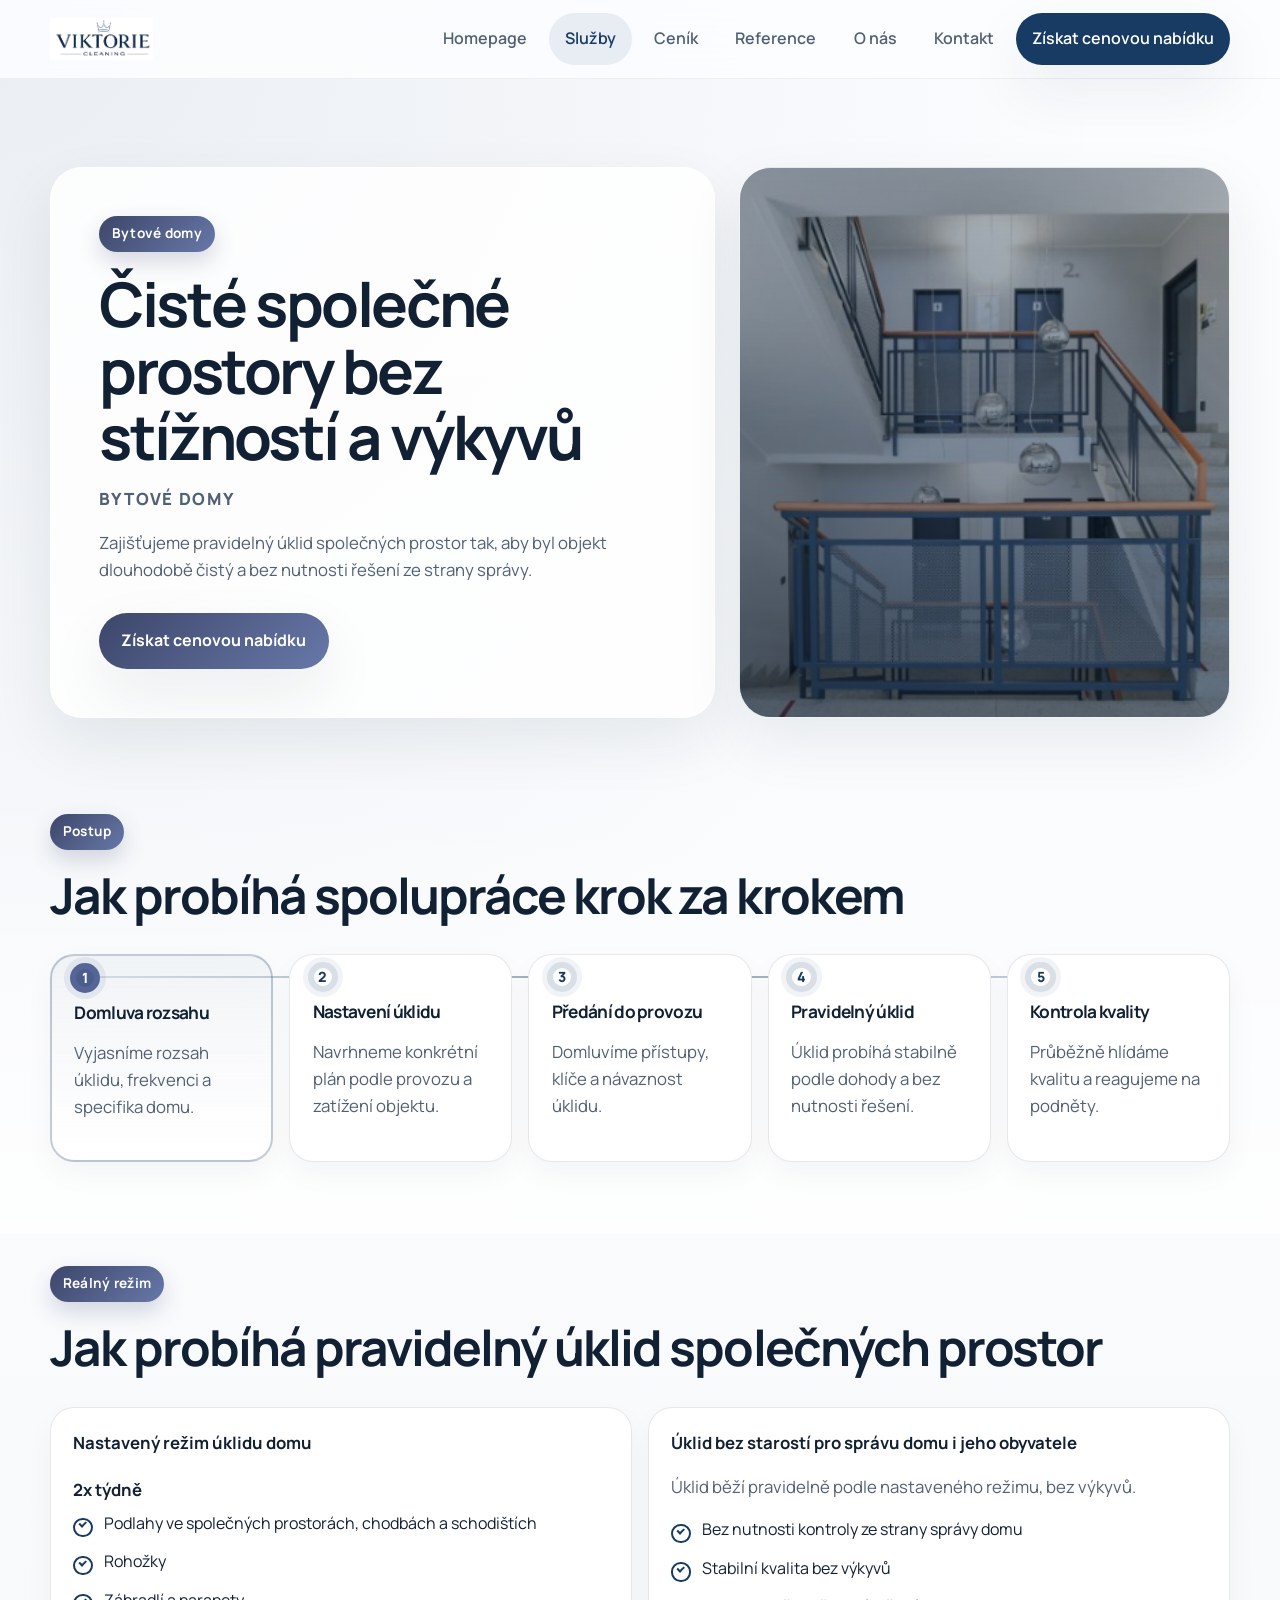
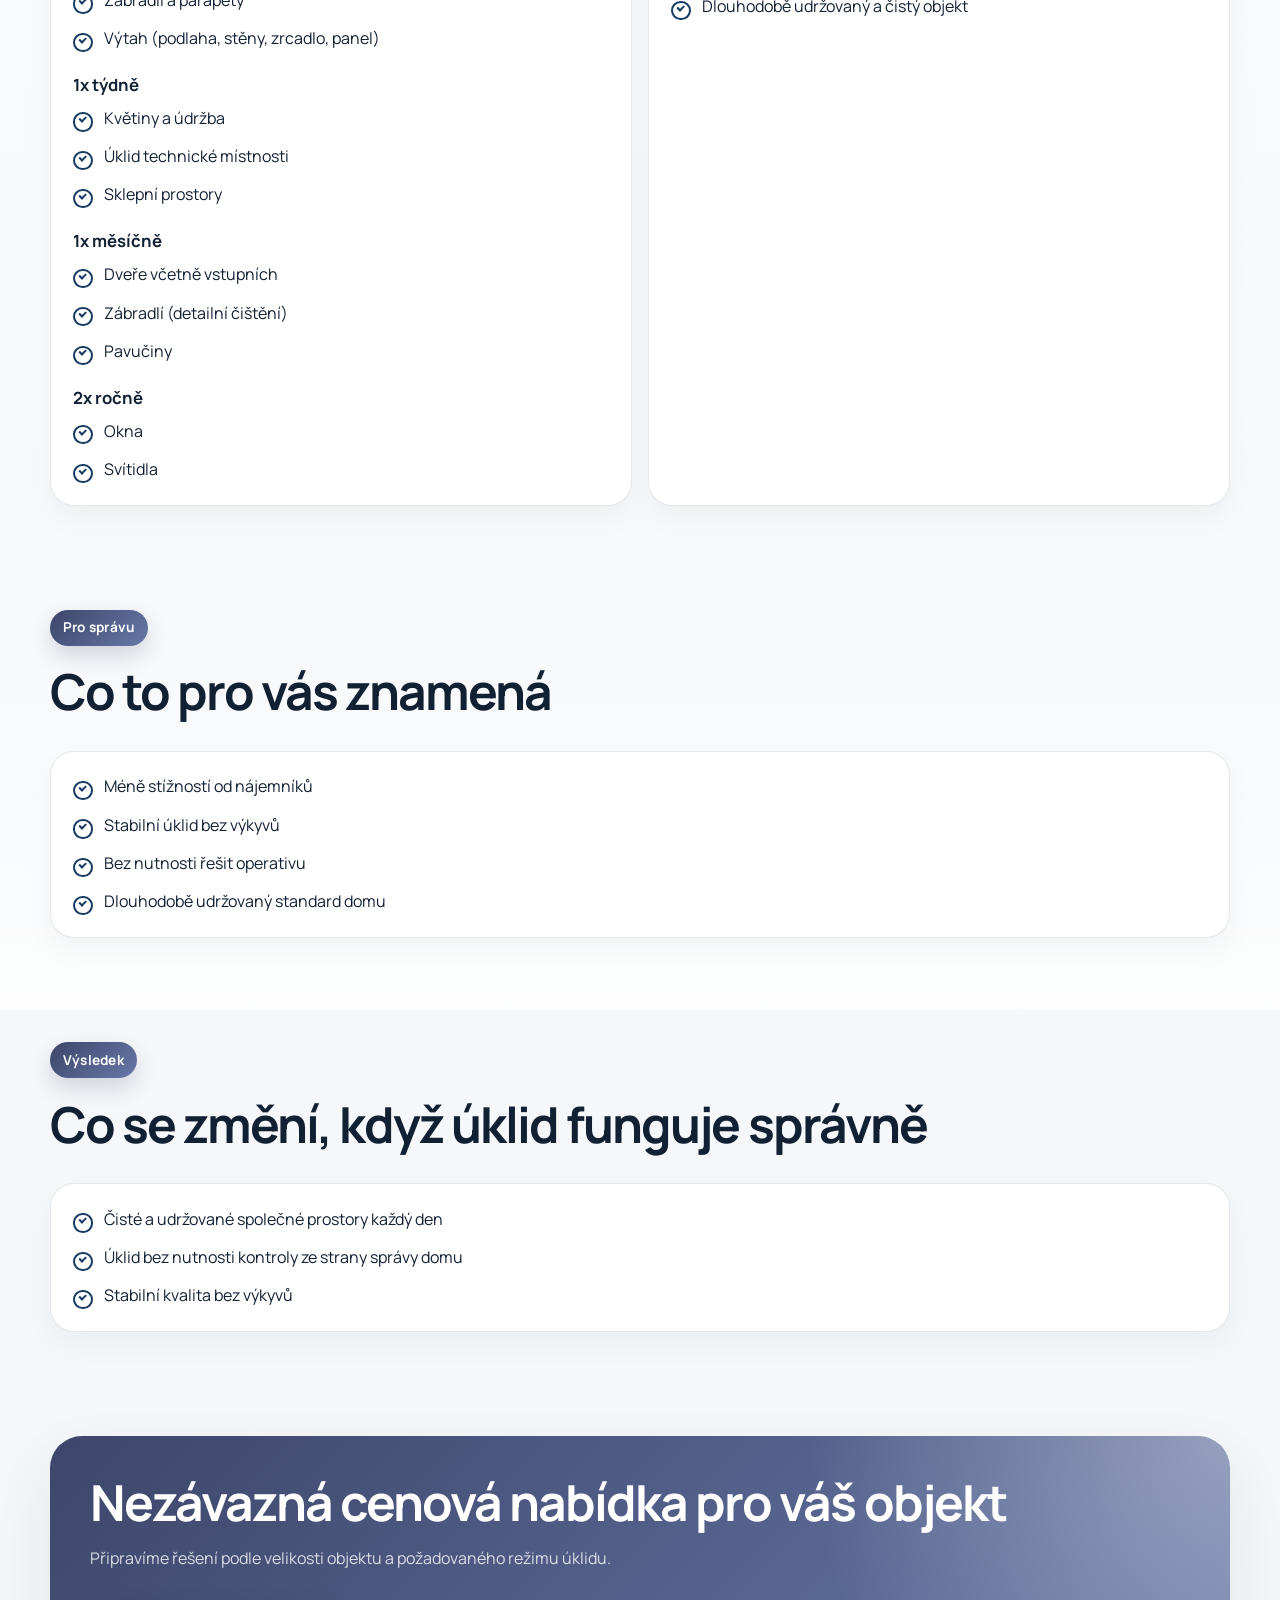
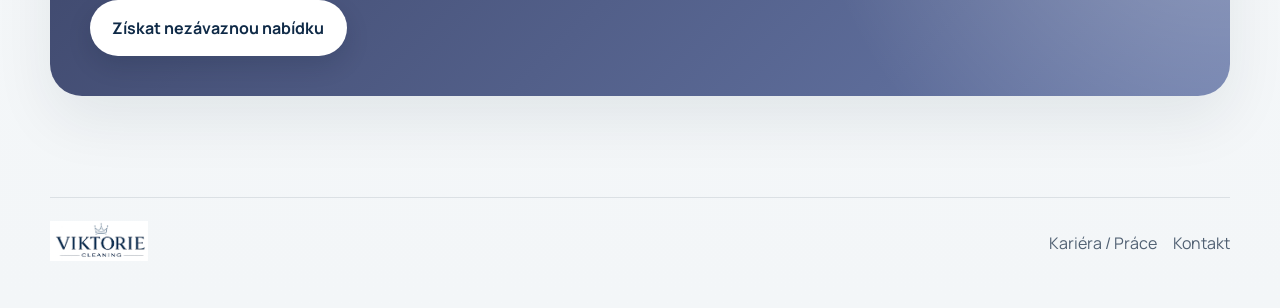
==== commit 745f7cc3: "Remove tagline next to logo" ====
--- a/bytove-domy.html
+++ b/bytove-domy.html
@@ -10,7 +10,7 @@
 <body class="page-houses">
   <header class="site-header">
     <div class="container nav-wrap">
-      <a class="brand" href="index.html"><img class="brand-logo" src="logo-vc.png" alt="Viktorie Cleaning"><span class="brand-sub">Úklid komerčních prostor v Praze</span></a>
+      <a class="brand" href="index.html"><img class="brand-logo" src="logo-vc.png" alt="Viktorie Cleaning"></a>
       <button class="nav-toggle" data-nav-toggle="#domy-nav" aria-expanded="false" aria-label="Otevřít menu">Menu</button>
       <nav class="nav-links" id="domy-nav">
         <a href="index.html">Homepage</a>
@@ -173,7 +173,7 @@
   </main>
   <footer class="footer">
     <div class="container footer-bar">
-      <div><img class="footer-logo" src="logo-vc.png" alt="Viktorie Cleaning"><br><span>Úklid komerčních prostor v Praze</span></div>
+      <div><img class="footer-logo" src="logo-vc.png" alt="Viktorie Cleaning"></div>
       <nav class="footer-nav"><a href="kariera.html">Kariéra / Práce</a><a href="kontakt.html">Kontakt</a></nav>
     </div>
   </footer>
--- a/styles.css
+++ b/styles.css
@@ -76,8 +76,8 @@
 .brand-logo {
   display: block;
   width: auto;
-  height: 58px;
-  max-width: min(280px, 34vw);
+  height: 42px;
+  max-width: min(210px, 28vw);
 }
 
 .brand-sub {
@@ -88,8 +88,8 @@
 .footer-logo {
   display: block;
   width: auto;
-  height: 50px;
-  margin-bottom: 0.4rem;
+  height: 40px;
+  margin-bottom: 0.35rem;
 }
 
 .nav-toggle {
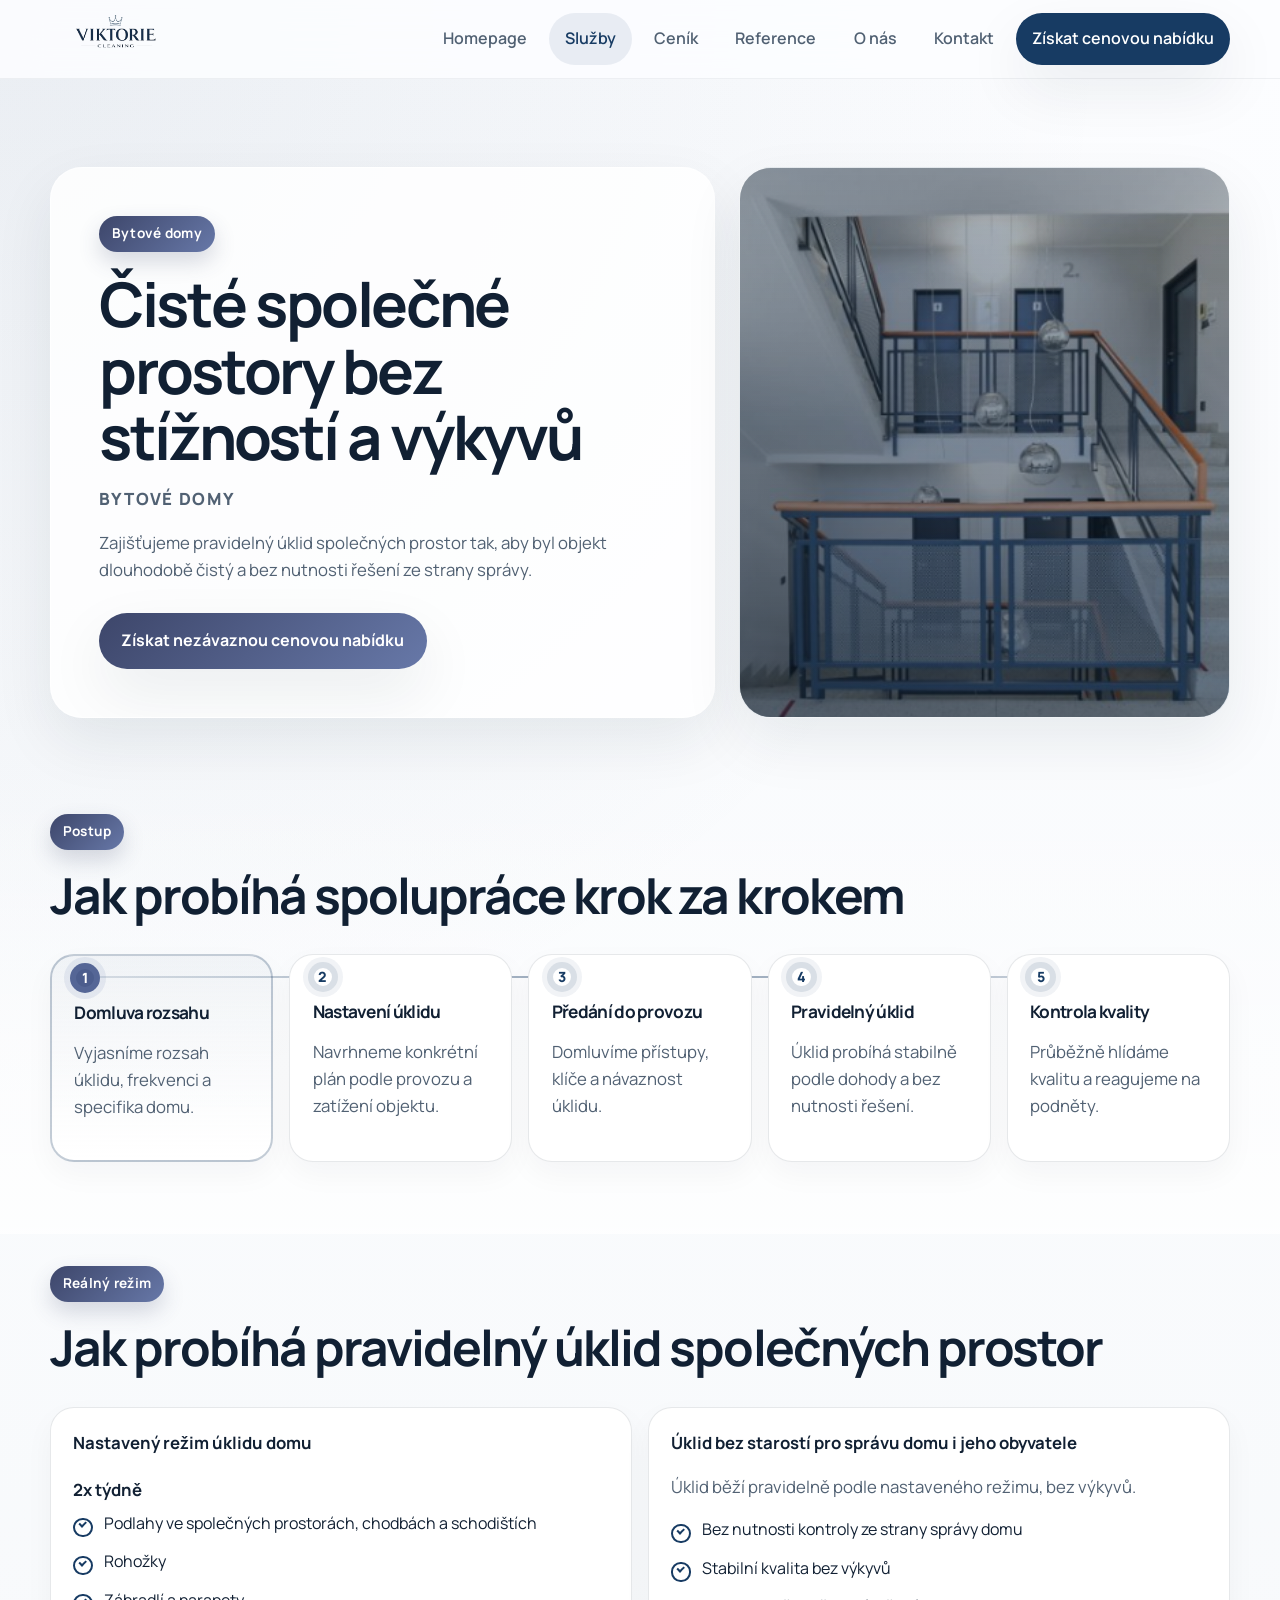
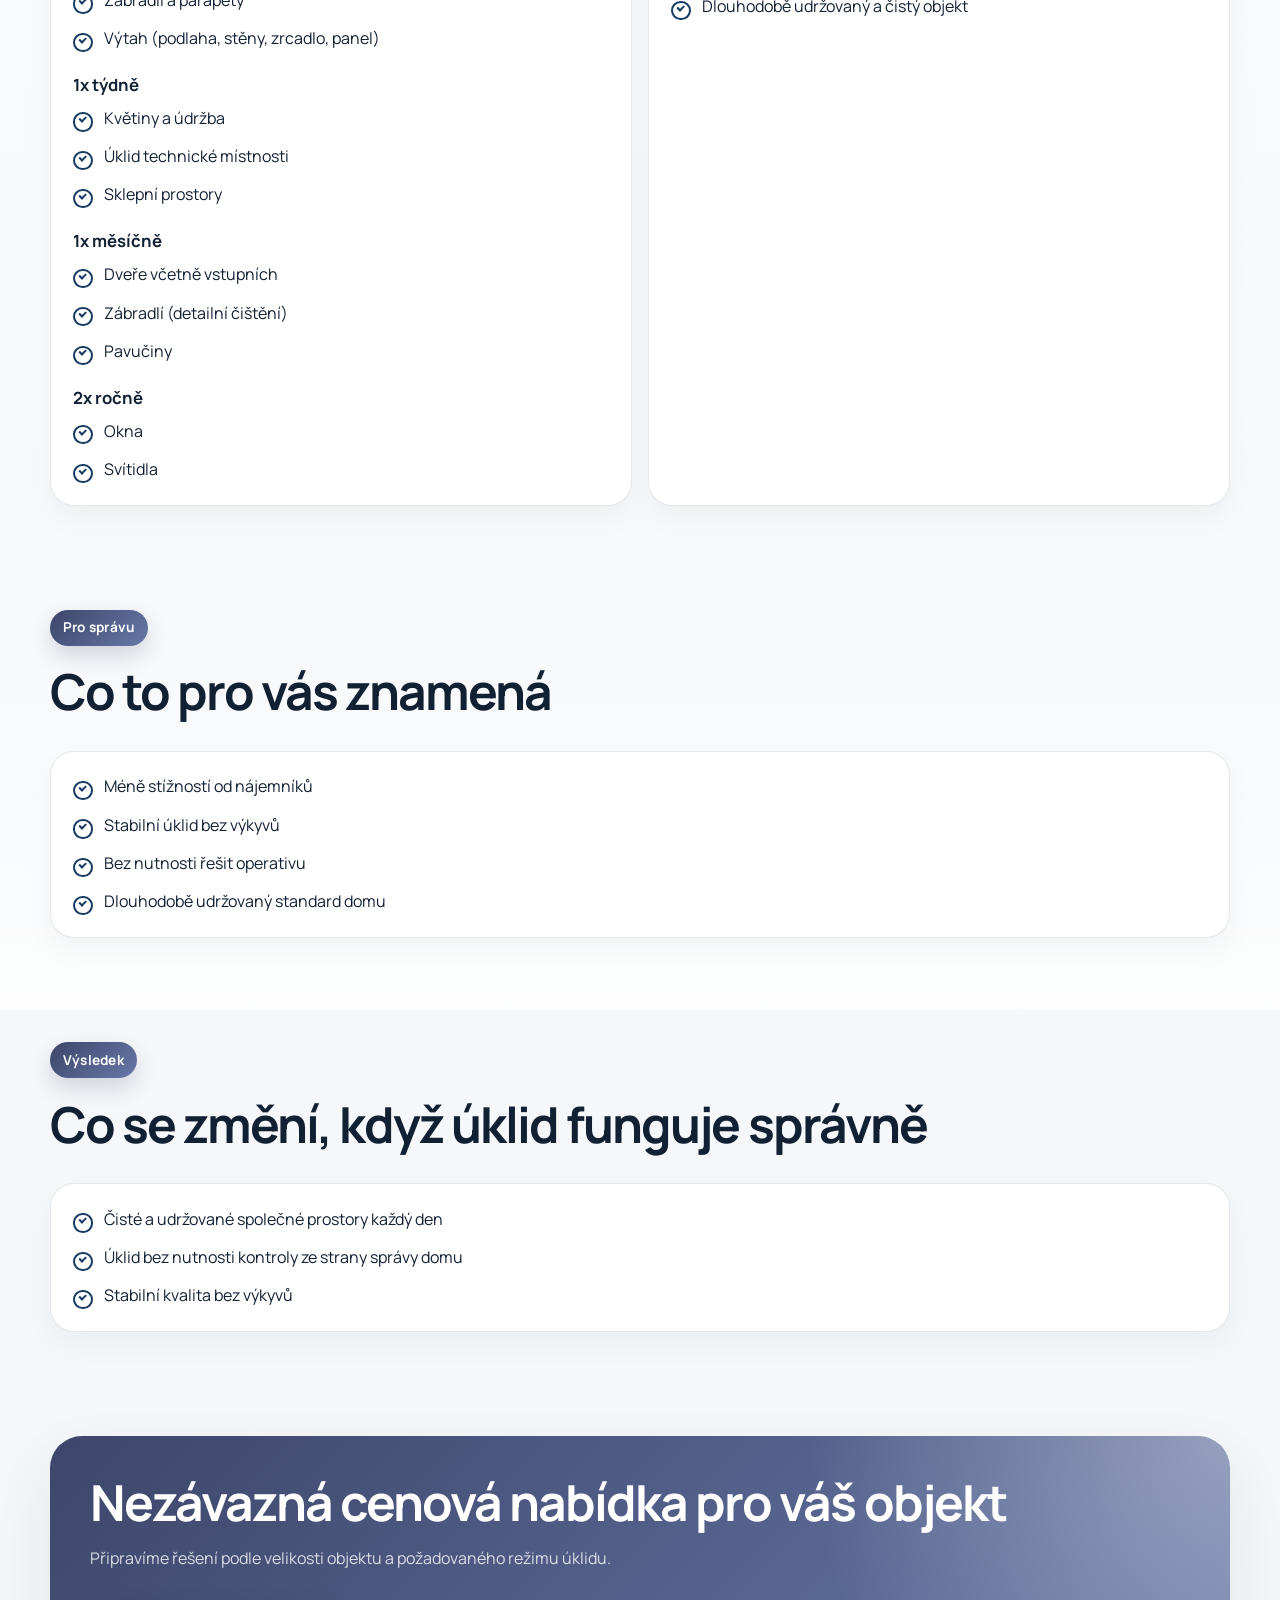
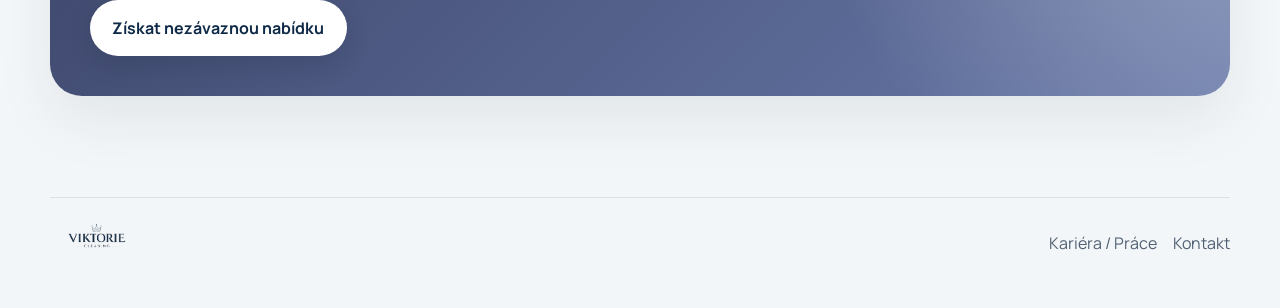
==== commit 01b8a99b: "Update hero CTA labels" ====
--- a/bytove-domy.html
+++ b/bytove-domy.html
@@ -31,7 +31,7 @@
           <h1>Čisté společné prostory bez stížností a výkyvů</h1>
           <p class="banner-meta">BYTOVÉ DOMY</p>
           <p>Zajišťujeme pravidelný úklid společných prostor tak, aby byl objekt dlouhodobě čistý a bez nutnosti řešení ze strany správy.</p>
-          <div class="cta-row"><a class="button button-primary" href="kontakt.html">Získat cenovou nabídku</a></div>
+          <div class="cta-row"><a class="button button-primary" href="kontakt.html">Získat nezávaznou cenovou nabídku</a></div>
         </div>
         <div class="page-hero-visual page-photo photo-houses" aria-hidden="true"></div>
       </div>
--- a/styles.css
+++ b/styles.css
@@ -76,8 +76,8 @@
 .brand-logo {
   display: block;
   width: auto;
-  height: 42px;
-  max-width: min(210px, 28vw);
+  height: 56px;
+  max-width: min(260px, 32vw);
 }
 
 .brand-sub {
@@ -533,6 +533,11 @@
   background-image: url("https://images.unsplash.com/photo-1524758631624-e2822e304c36?auto=format&fit=crop&w=1400&q=80");
 }
 
+.photo-career::before {
+  background-image: url("kariera-hero.png");
+  background-position: center;
+}
+
 .interior-scene {
   position: absolute;
   inset: auto 1.75rem 1.75rem;
@@ -1289,13 +1294,13 @@
 
 .contact-hero-grid {
   display: grid;
-  grid-template-columns: 1.05fr 0.95fr;
-  gap: 1rem;
-  align-items: stretch;
+  grid-template-columns: minmax(0, 1.05fr) minmax(340px, 0.95fr);
+  gap: 1.25rem;
+  align-items: center;
 }
 
 .contact-hero-photo {
-  min-height: 100%;
+  min-height: 420px;
   border-radius: var(--radius-xl);
   overflow: hidden;
   border: 1px solid rgba(17, 32, 51, 0.08);
@@ -1308,6 +1313,11 @@
   background: rgba(255, 255, 255, 0.92);
   border: 1px solid rgba(17, 32, 51, 0.08);
   box-shadow: var(--shadow);
+  align-self: start;
+}
+
+.contact-layout {
+  align-items: start;
 }
 
 .contact-card h3 {
@@ -1698,6 +1708,56 @@
   border: 1px solid rgba(45, 125, 104, 0.18);
 }
 
+.career-prefooter {
+  padding: 2.2rem;
+  border-radius: var(--radius-xl);
+  background: linear-gradient(180deg, rgba(255, 255, 255, 0.96), rgba(244, 248, 251, 0.96));
+  border: 1px solid rgba(17, 32, 51, 0.08);
+  box-shadow: var(--shadow);
+}
+
+.career-intro {
+  max-width: 760px;
+  margin-bottom: 1.8rem;
+}
+
+.career-steps {
+  margin-top: 1.2rem;
+}
+
+.career-highlight {
+  margin: 1.8rem 0 1.2rem;
+  font-size: 1.1rem;
+  font-weight: 700;
+  color: var(--accent);
+}
+
+.career-contact-grid {
+  display: grid;
+  grid-template-columns: repeat(2, minmax(0, 1fr));
+  gap: 1rem;
+}
+
+.career-contact-item {
+  padding: 1rem 1.1rem;
+  border-radius: 18px;
+  background: #ffffff;
+  border: 1px solid var(--line);
+  display: grid;
+  gap: 0.3rem;
+}
+
+.career-contact-label {
+  color: var(--text-soft);
+  font-weight: 700;
+}
+
+.career-contact-item a {
+  color: var(--accent);
+  font-weight: 800;
+  font-size: 1.02rem;
+}
+
 @media (max-width: 980px) {
   .hero-grid,
   .page-hero-grid,
@@ -1707,6 +1767,7 @@
   .why-grid,
   .grid-2,
   .pricing-grid,
+  .references-grid,
   .service-grid,
   .grid-3,
   .benefits-grid,
@@ -1731,7 +1792,8 @@
   }
 
   .trust-grid,
-  .team-closing {
+  .team-closing,
+  .career-contact-grid {
     grid-template-columns: 1fr;
   }
 
@@ -1775,23 +1837,45 @@
 
   .hero-copy,
   .page-hero-copy,
-  .cta-panel {
+  .cta-panel,
+  .career-prefooter {
     padding: 2rem;
   }
 
   .step {
-    padding-top: 1.2rem;
-    padding-left: 3.1rem;
+    padding-top: 1.35rem;
+    padding-left: 5.4rem;
+    min-height: 112px;
   }
 
   .step-dot {
-    left: 0.7rem;
-    top: 1.25rem;
+    left: 1.15rem;
+    top: 1.1rem;
+    width: 1.75rem;
+    height: 1.75rem;
+    font-size: 0.8rem;
+    border-width: 5px;
+    box-shadow: 0 0 0 4px rgba(23, 59, 99, 0.06);
+  }
+
+  .step h3 {
+    margin-bottom: 0.45rem;
+    line-height: 1.25;
+  }
+
+  .step h3,
+  .step p {
+    position: relative;
+    z-index: 1;
   }
 
   .hero,
   .page-hero {
     padding-top: 4.5rem;
+  }
+
+  .contact-hero-photo {
+    min-height: 340px;
   }
 
   .story-item {
@@ -1824,7 +1908,6 @@
   .card,
   .service-card,
   .highlight,
-  .step,
   .quote-card,
   .benefit-card,
   .pricing-card,
@@ -1833,6 +1916,21 @@
     padding: 1.2rem;
   }
 
+  .step {
+    padding: 1.2rem 1.2rem 1.2rem 4.4rem;
+    min-height: 108px;
+  }
+
+  .step-dot {
+    left: 0.95rem;
+    top: 1rem;
+  }
+
+  .step h3,
+  .step p {
+    margin-left: 0;
+  }
+
   .hero-visual,
   .page-hero-visual,
   .hero-photo,
@@ -1840,6 +1938,10 @@
     min-height: 380px;
   }
 
+  .contact-hero-photo {
+    min-height: 320px;
+  }
+
   .footer-bar,
   .section-head {
     align-items: start;
@@ -1849,6 +1951,11 @@
     grid-template-columns: 1fr;
   }
 
+  .references-grid {
+    grid-template-columns: 1fr;
+    gap: 0.9rem;
+  }
+
   .logo-strip {
     grid-template-columns: 1fr;
   }
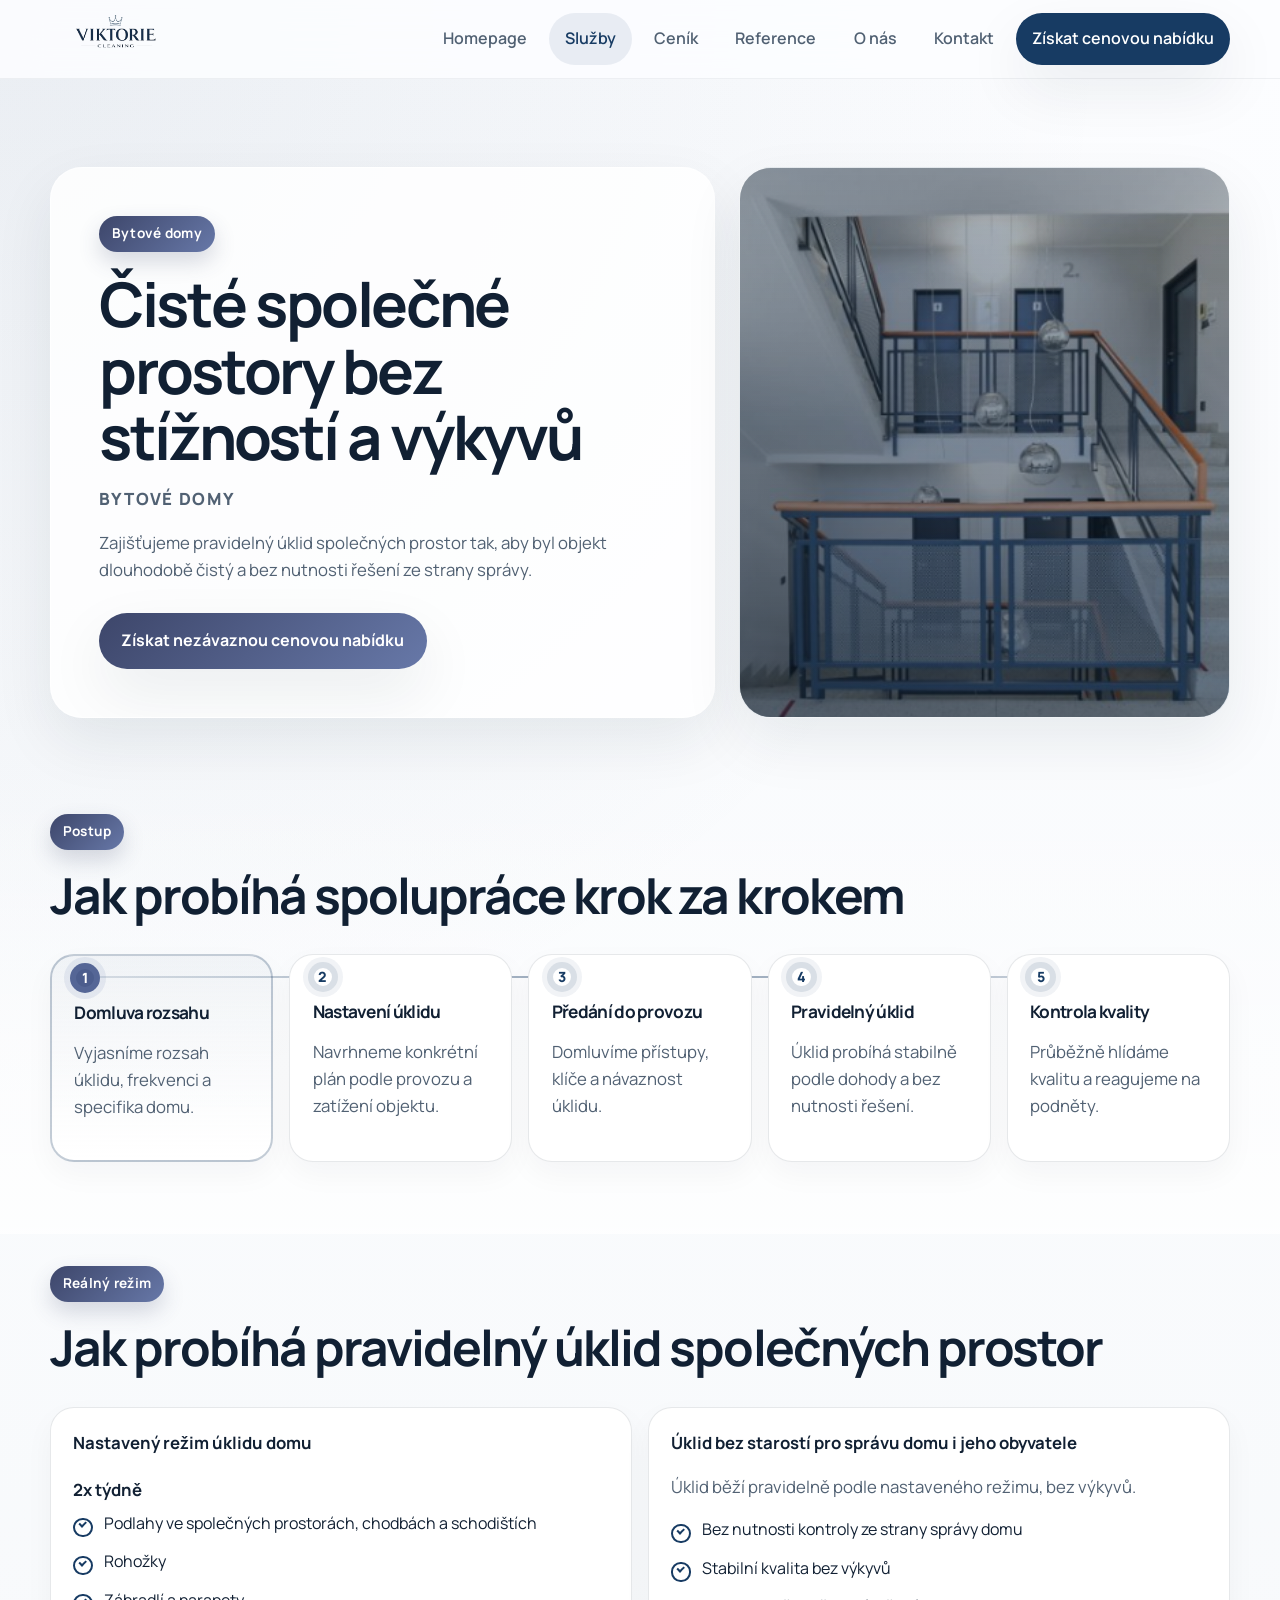
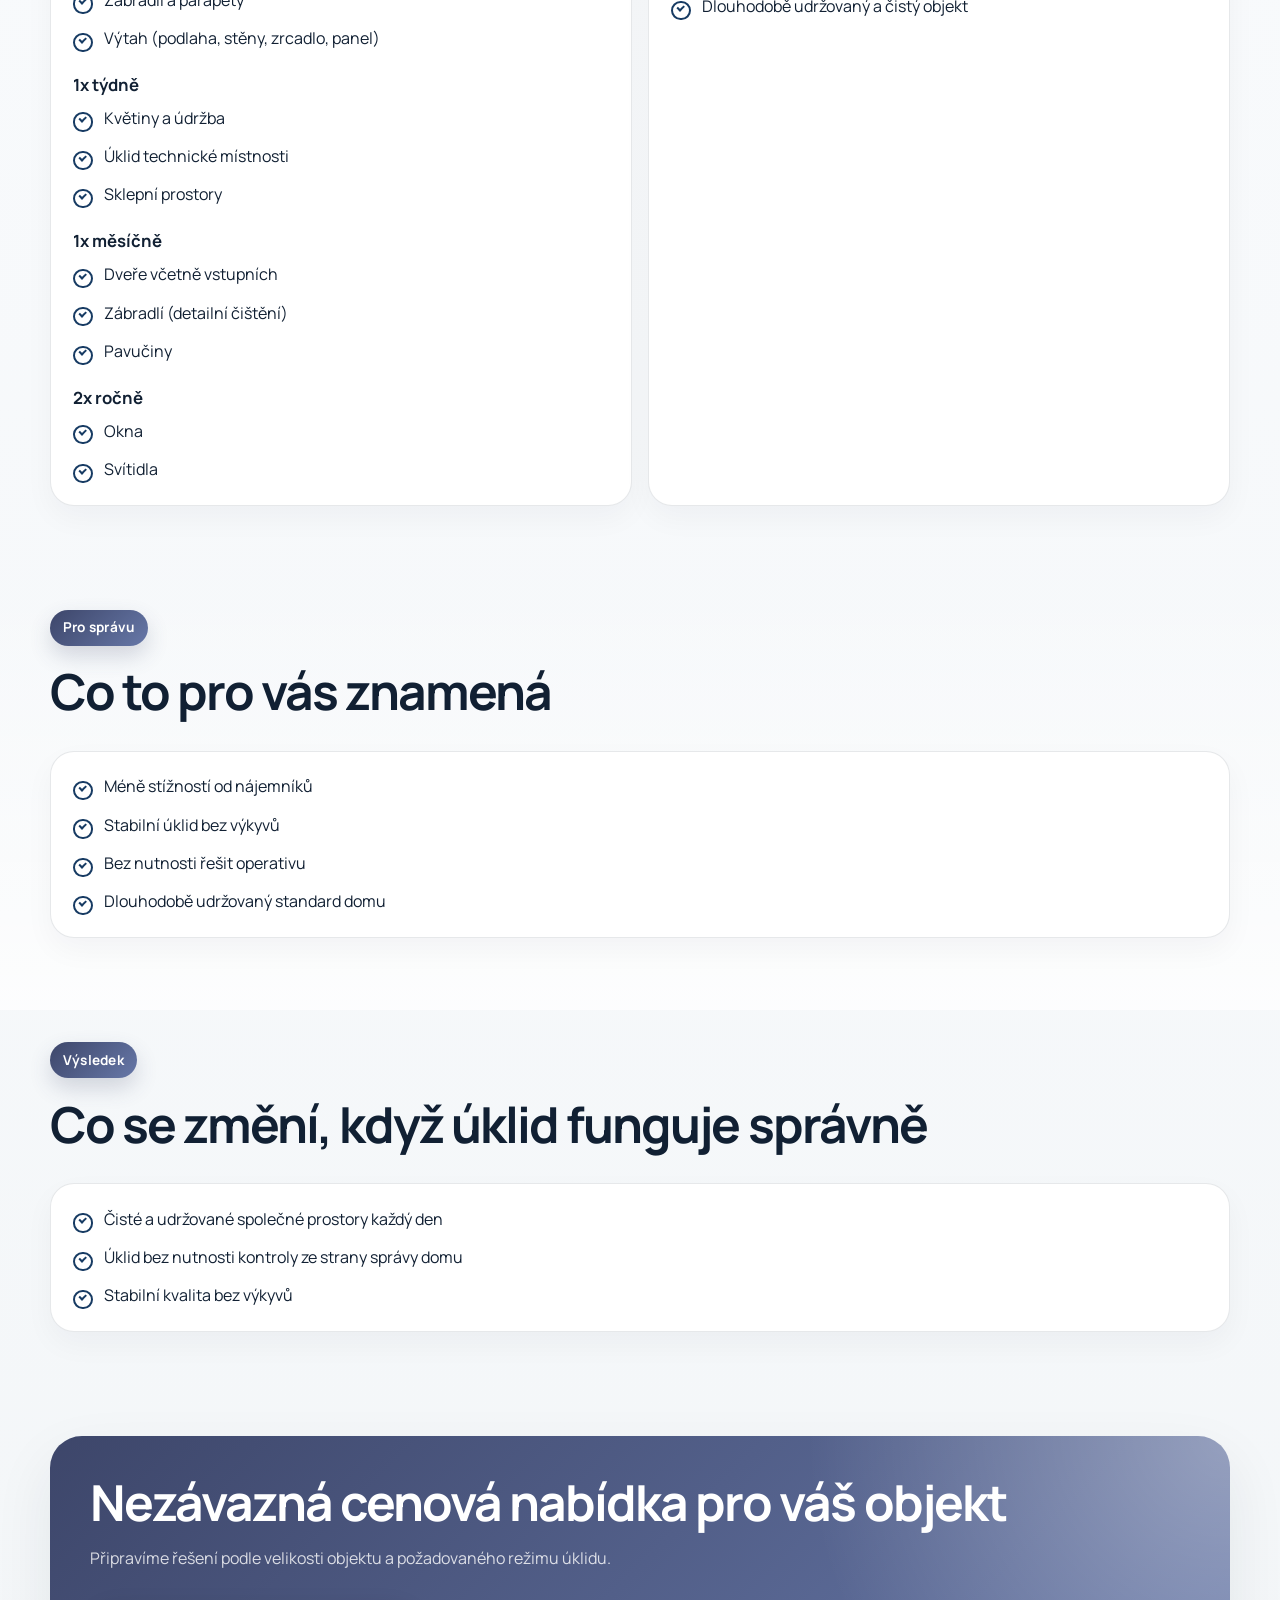
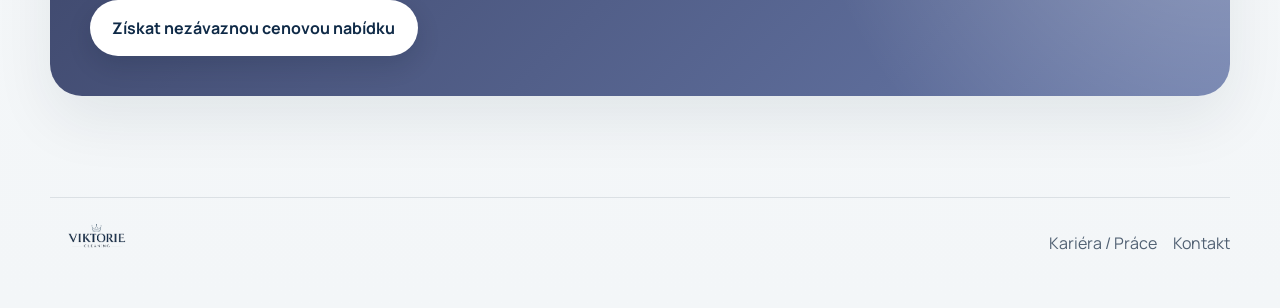
==== commit 22cf41cb: "Align CTA labels across site" ====
--- a/bytove-domy.html
+++ b/bytove-domy.html
@@ -166,7 +166,7 @@
         <div class="cta-panel">
           <h2>Nezávazná cenová nabídka pro váš objekt</h2>
           <p>Připravíme řešení podle velikosti objektu a požadovaného režimu úklidu.</p>
-          <div class="cta-row"><a class="button button-light" href="kontakt.html">Získat nezávaznou nabídku</a></div>
+          <div class="cta-row"><a class="button button-light" href="kontakt.html">Získat nezávaznou cenovou nabídku</a></div>
         </div>
       </div>
     </section>
